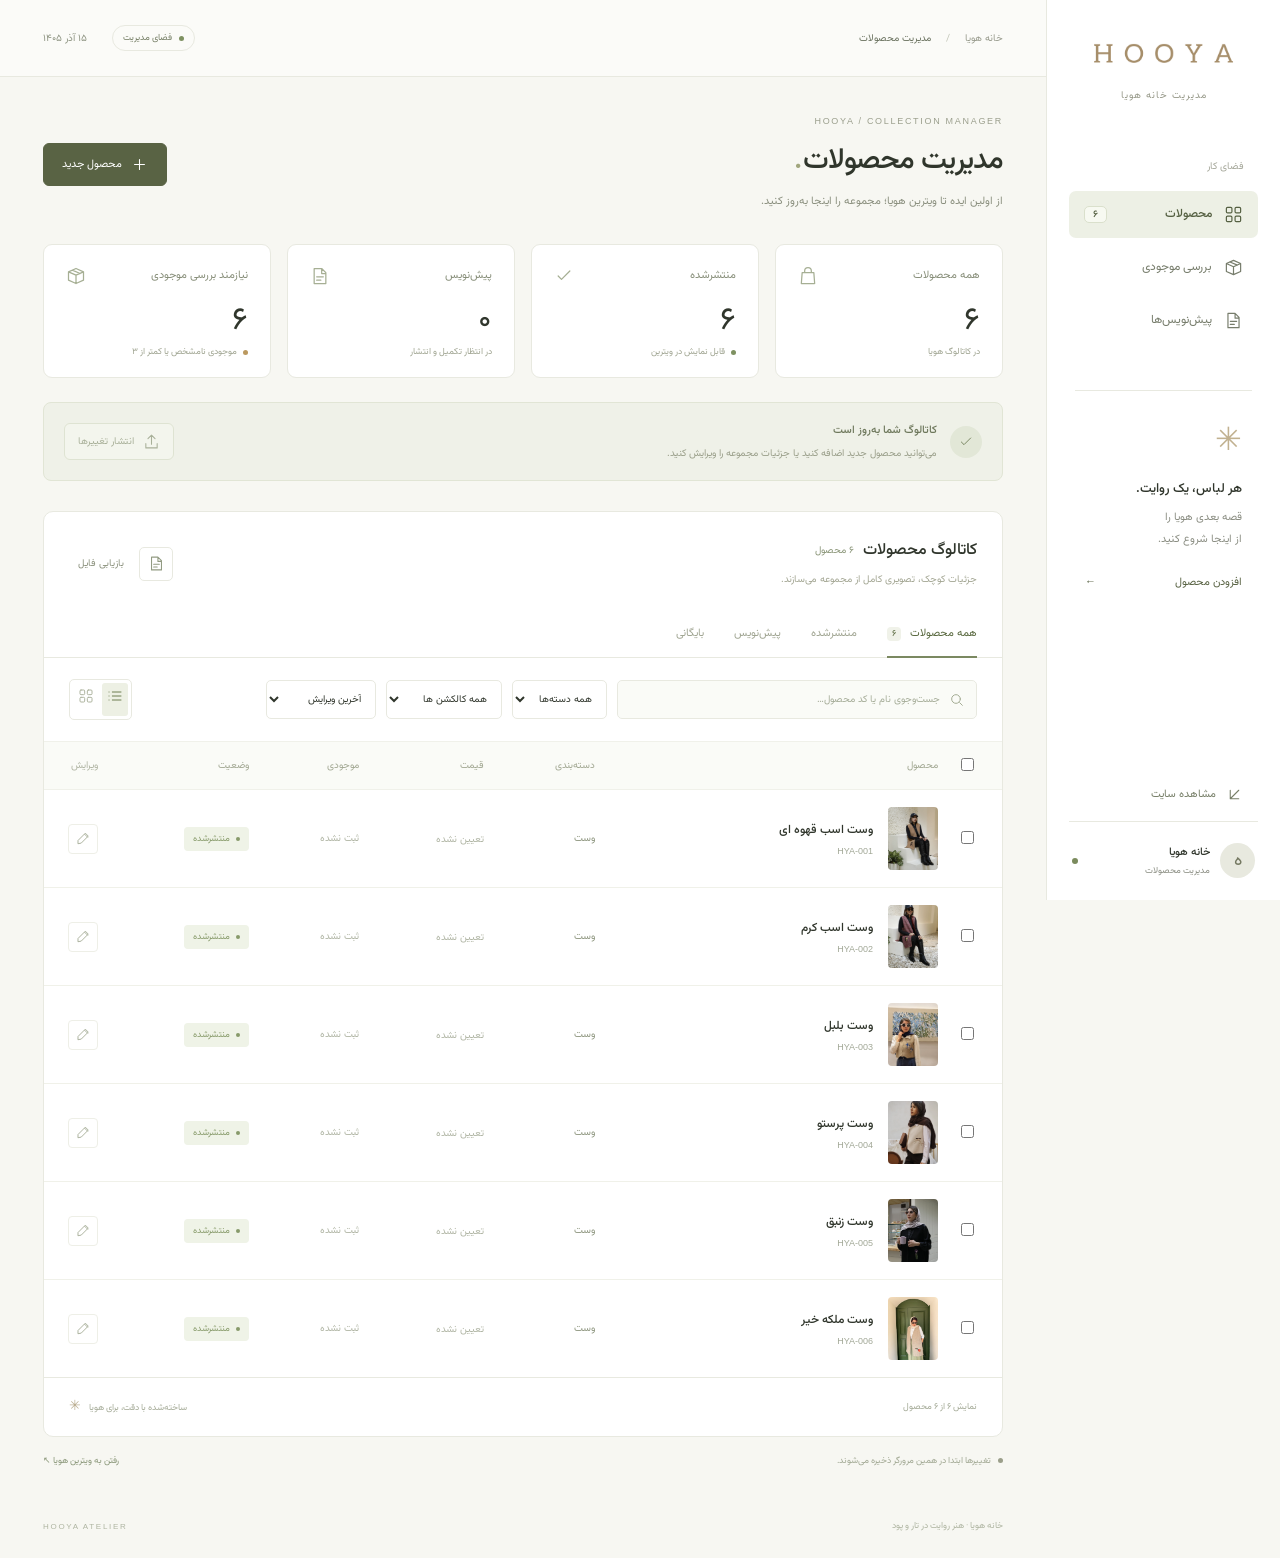
==== docs/admin/index.html @ c7aac0a9 "Add per-size stock and preparation settings to product editor" ====
<!doctype html>
<html lang="fa" dir="rtl">
<head><meta charset="utf-8"><meta name="viewport" content="width=device-width,initial-scale=1"><meta name="robots" content="noindex,nofollow"><meta name="theme-color" content="#f7f7f2"><title>داشبورد | خانه هویا</title><link rel="stylesheet" href="admin.css?v=checkout-20261118"></head>
<body>
<svg class="svg-defs" aria-hidden="true"><defs>
<symbol id="i-grid" viewBox="0 0 24 24"><rect x="3" y="3" width="7" height="7" rx="1.5"/><rect x="14" y="3" width="7" height="7" rx="1.5"/><rect x="3" y="14" width="7" height="7" rx="1.5"/><rect x="14" y="14" width="7" height="7" rx="1.5"/></symbol>
<symbol id="i-bag" viewBox="0 0 24 24"><path d="M5 8h14l1 13H4L5 8Z M8 8V6a4 4 0 0 1 8 0v2"/></symbol>
<symbol id="i-arrow" viewBox="0 0 24 24"><path d="M18 6 6 18M6 6v12h12"/></symbol>
<symbol id="i-search" viewBox="0 0 24 24"><circle cx="10.5" cy="10.5" r="6.5"/><path d="m16 16 4 4"/></symbol>
<symbol id="i-plus" viewBox="0 0 24 24"><path d="M12 5v14M5 12h14"/></symbol>
<symbol id="i-check" viewBox="0 0 24 24"><path d="m5 12 4 4L19 6"/></symbol>
<symbol id="i-file" viewBox="0 0 24 24"><path d="M14 3H5v18h14V8Zm0 0v6h5M8 13h8M8 17h5"/></symbol>
<symbol id="i-box" viewBox="0 0 24 24"><path d="m3 7 9-4 9 4v10l-9 4-9-4Zm0 0 9 4 9-4M12 11v10M7.5 5 17 9"/></symbol>
<symbol id="i-upload" viewBox="0 0 24 24"><path d="M12 16V3m-5 5 5-5 5 5M4 15v6h16v-6"/></symbol>
<symbol id="i-list" viewBox="0 0 24 24"><path d="M8 6h13M8 12h13M8 18h13M3 6h.1M3 12h.1M3 18h.1"/></symbol>
<symbol id="i-edit" viewBox="0 0 24 24"><path d="m15 4 5 5M4 20l5-1L21 7l-5-5L4 14Z"/></symbol>
</defs></svg>
<a href="#main" class="skip">رفتن به محصولات</a>
<aside class="sidebar">
 <a class="brand" href="../" aria-label="خانه هویا"><svg viewBox="220 900 1610 270"><image href="../assets/hooya-logo.jpg" width="2048" height="2048"/></svg></a>
 <span class="atelier-label">مدیریت خانه هویا</span>
 <div class="nav-label">فضای کار</div>
 <nav><a class="nav-item active" id="nav-products" href="#main" aria-current="page"><svg><use href="#i-grid"/></svg>محصولات<span id="nav-count">۳</span></a><button class="nav-item" id="nav-inventory"><svg><use href="#i-box"/></svg>بررسی موجودی</button><button class="nav-item" id="nav-drafts"><svg><use href="#i-file"/></svg>پیش‌نویس‌ها</button></nav>
 <div class="sidebar-note"><span class="tiny-star">✳</span><h3>هر لباس، یک روایت.</h3><p>قصه بعدی هویا را<br>از اینجا شروع کنید.</p><button class="text-button" id="side-add">افزودن محصول <span>←</span></button></div>
 <div class="sidebar-bottom"><a href="../" target="_blank" rel="noopener"><svg><use href="#i-arrow"/></svg>مشاهده سایت</a><div class="profile"><span class="avatar">ه</span><div><strong>خانه هویا</strong><small>مدیریت محصولات</small></div><span class="profile-dot"></span></div></div>
</aside>
<div class="workspace">
 <header class="topbar"><div class="breadcrumb">خانه هویا <span>/</span> <strong>مدیریت محصولات</strong></div><div class="topbar-end"><span class="workspace-badge"><i></i> فضای مدیریت</span><span class="top-date" id="today"></span></div></header>
 <main id="main">
  <section class="page-heading"><div><span class="eyebrow">HOOYA / COLLECTION MANAGER</span><h1>مدیریت محصولات<span>.</span></h1><p>از اولین ایده تا ویترین هویا؛ مجموعه را اینجا به‌روز کنید.</p></div><button class="button primary" id="add-product"><svg><use href="#i-plus"/></svg>محصول جدید</button></section>
  <section class="stats" aria-label="خلاصه محصولات"><article><div><span>همه محصولات</span><svg><use href="#i-bag"/></svg></div><strong id="stat-total">—</strong><small>در کاتالوگ هویا</small></article><article><div><span>منتشرشده</span><svg><use href="#i-check"/></svg></div><strong id="stat-published">—</strong><small><i class="dot green"></i> قابل نمایش در ویترین</small></article><article><div><span>پیش‌نویس</span><svg><use href="#i-file"/></svg></div><strong id="stat-drafts">—</strong><small>در انتظار تکمیل و انتشار</small></article><article><div><span>نیازمند بررسی موجودی</span><svg><use href="#i-box"/></svg></div><strong id="stat-stock">—</strong><small><i class="dot amber"></i> موجودی نامشخص یا کمتر از ۳</small></article></section>
  <section class="publish-strip"><span class="sync-symbol"><svg><use href="#i-check"/></svg></span><div><strong id="sync-title">در حال دریافت کاتالوگ…</strong><p id="sync-copy">اطلاعات محصولات سایت در حال بارگذاری است.</p></div><button class="button publish-button" id="open-publish" disabled><svg><use href="#i-upload"/></svg>انتشار تغییرها <span id="dirty-count" hidden></span></button></section>
  <section class="catalog-panel" aria-labelledby="catalog-title"><div class="panel-title"><div><h2 id="catalog-title">کاتالوگ محصولات <span id="catalog-count"></span></h2><p>جزئیات کوچک، تصویری کامل از مجموعه می‌سازند.</p></div><div class="panel-tools"><button class="icon-button" id="export" title="دریافت نسخه پشتیبان" aria-label="دریافت نسخه پشتیبان"><svg><use href="#i-file"/></svg></button><button class="subtle-button" id="import">بازیابی فایل</button><input type="file" id="import-file" accept="application/json,.json" hidden></div></div>
   <div class="tabs" role="tablist" aria-label="وضعیت محصولات"><button role="tab" aria-selected="true" data-status="all">همه محصولات <span id="tab-total"></span></button><button role="tab" aria-selected="false" data-status="published">منتشرشده</button><button role="tab" aria-selected="false" data-status="draft">پیش‌نویس</button><button role="tab" aria-selected="false" data-status="archived">بایگانی</button></div>
   <div class="toolbar"><div class="search"><svg><use href="#i-search"/></svg><input id="search" type="search" placeholder="جست‌وجوی نام یا کد محصول…" aria-label="جست‌وجوی محصول"></div><select id="kind-filter" aria-label="دسته‌بندی"><option value="all">همه دسته‌ها</option><option value="vest">وست</option><option value="jacket">کت</option><option value="blouse">شومیز</option></select><select id="collection-filter" aria-label="فیلتر کالکشن"><option value="all">همه کالکشن ها</option><option value="persian-garden">باغ ایرانی</option><option value="legendary-women">زنان افسانه ای</option><option value="mythical-creatures">موجودات اساطیری</option></select><select id="sort" aria-label="ترتیب نمایش"><option value="newest">آخرین ویرایش</option><option value="name">نام محصول</option><option value="price">قیمت: کم به زیاد</option></select><div class="view-toggle" role="group" aria-label="نوع نمایش"><button class="selected" id="table-view" aria-label="نمایش جدولی" aria-pressed="true"><svg><use href="#i-list"/></svg></button><button id="grid-view" aria-label="نمایش کارتی" aria-pressed="false"><svg><use href="#i-grid"/></svg></button></div></div>
   <div class="bulk-bar" id="bulk-bar" hidden><span id="selected-count"></span><button data-bulk="published">انتشار</button><button data-bulk="draft">پیش‌نویس</button><button data-bulk="archived">بایگانی</button><button id="clear-selection">لغو انتخاب</button></div>
   <div id="products-region" aria-live="polite"></div>
   <div class="table-footer"><span id="results-count"></span><span>ساخته‌شده با دقت، برای هویا <span class="small-star">✳</span></span></div>
  </section>
  <div class="bottom-note"><span><i class="dot"></i> تغییرها ابتدا در همین مرورگر ذخیره می‌شوند.</span><a href="../" target="_blank" rel="noopener">رفتن به ویترین هویا ↖</a></div>
 </main><footer class="workspace-footer"><span>خانه هویا · هنر روایت در تار و پود</span><span dir="ltr">HOOYA ATELIER</span></footer>
</div>
<dialog id="editor" class="editor" aria-labelledby="editor-title"><form id="product-form"><header class="dialog-heading"><div><span class="eyebrow">THE NEXT HOOYA STORY</span><h2 id="editor-title">محصول جدید</h2></div><button type="button" class="close" data-close="editor" aria-label="بستن ویرایشگر">×</button></header><div class="editor-body"><div class="form-fields"><div class="field"><label for="name">نام محصول <b>*</b></label><input id="name" name="name" required maxlength="160" placeholder="مثلا وست سیمرغ"></div><div class="form-row"><div class="field"><label for="sku">کد محصول</label><input id="sku" name="sku" dir="ltr" maxlength="160" placeholder="HYA-004"></div><div class="field"><label for="kind">دسته‌بندی</label><select id="kind" name="kind"><option value="vest">وست</option><option value="jacket">کت</option><option value="blouse">شومیز</option></select></div></div><div class="field"><label for="type">جنس و هنر دوخت</label><input id="type" name="type" maxlength="160" placeholder="لینن طبیعی · ابریشم‌دوزی"></div><div class="form-row"><div class="field"><label for="price">قیمت (تومان)</label><input id="price" name="price" type="number" min="0" max="1000000000000" step="1" placeholder="تعیین نشده"></div><div class="field"><label for="stock">موجودی کل آماده (محاسبه خودکار)</label><input id="stock" name="stock" readonly type="number" min="0" max="1000000" step="1" placeholder="تعیین نشده"></div></div><div class="form-row"><div class="field"><label for="collection">کالکشن</label><select id="collection" name="collection"><option value="">انتخاب کالکشن</option><option value="persian-garden">باغ ایرانی</option><option value="legendary-women">زنان افسانه ای</option><option value="mythical-creatures">موجودات اساطیری</option></select></div><div class="field"><label for="tag">برچسب تصویر</label><input id="tag" name="tag" maxlength="160" placeholder="روایت شاهنامه"></div></div><fieldset class="size-field"><legend>اندازه‌های قابل ارائه <b>*</b></legend><div dir="ltr"> <label><input type="checkbox" name="size" value="XS"><span>XS</span></label><label><input type="checkbox" name="size" value="S"><span>S</span></label><label><input type="checkbox" name="size" value="M"><span>M</span></label><label><input type="checkbox" name="size" value="L"><span>L</span></label><label><input type="checkbox" name="size" value="XL"><span>XL</span></label><label><input type="checkbox" name="size" value="XXL"><span>XXL</span></label><label><input type="checkbox" name="size" value="Free"><span>Free</span></label></div></fieldset><section class="fulfillment-fields" aria-label="موجودی و آماده سازی"><h3>موجودی آماده به تفکیک سایز</h3><p class="help">صفر یعنی ناموجود؛ خالی یعنی هنوز مشخص نشده. موجودی کل از این عددها محاسبه می شود.</p><div id="size-stock" class="size-stock"></div><div class="field"><label for="dispatchDays">آماده سازی لباس موجود (روز کاری)</label><input id="dispatchDays" name="dispatchDays" type="number" min="1" max="365" placeholder="مثلا ۲"></div><label class="custom-order-toggle"><input id="madeToOrder" name="madeToOrder" type="checkbox"> پذیرش دوخت پس از سفارش برای سایزهای انتخاب شده</label><div class="field"><label for="productionDays">آماده سازی دوخت سفارشی (روز کاری)</label><input id="productionDays" name="productionDays" type="number" min="1" max="365" placeholder="زمان واقعی آماده سازی"></div><p class="help">این زمان ها تا تحویل بسته به شرکت حمل است. زمان رسیدن بسته جداگانه است.</p></section><div class="field"><label for="description">داستان و توضیحات محصول</label><textarea id="description" name="description" maxlength="3000" rows="4" placeholder="از نقش، دوخت و قصه این لباس بنویسید…"></textarea></div><div class="field"><label for="colors">رنگ‌ها (کدها را با ویرگول جدا کنید)</label><input id="colors" name="colors" dir="ltr" placeholder="#ddd0b8, #68503a"></div><div class="field"><label for="status">وضعیت محصول</label><select id="status" name="status"><option value="draft">پیش‌نویس — در ویترین نمایش داده نمی‌شود</option><option value="published">منتشرشده — پس از انتشار در ویترین قرار می‌گیرد</option><option value="archived">بایگانی — از ویترین کنار گذاشته می‌شود</option></select></div></div><aside class="editor-aside"><div class="image-heading"><h3>تصویر محصول</h3><span>JPG / PNG / WEBP</span></div><div id="editor-photo" class="editor-photo"></div><label class="upload-control" for="image-file"><svg><use href="#i-upload"/></svg>انتخاب عکس از دستگاه</label><input id="image-file" type="file" accept="image/jpeg,image/png,image/webp" hidden><small class="help">عکس بهینه می‌شود؛ حداکثر فایل ورودی ۱۰ مگابایت.</small><div class="field"><label for="image-url">یا لینک مستقیم تصویر (HTTPS)</label><input id="image-url" type="url" dir="ltr" placeholder="https://…"></div><button class="text-button" type="button" id="remove-image">استفاده از تصویر نمونه</button><label class="field sample-label" for="sample-photo">تصویر نمونه<select id="sample-photo"><option value="0">وست سیمرغ</option><option value="1">کت رخش</option><option value="2">شومیز ریشه</option></select></label><div class="preview-copy"><span class="eyebrow">پیش‌نمایش کارت محصول</span><h3 id="preview-name">نام محصول شما</h3><p id="preview-type">جنس و هنر دوخت</p><strong id="preview-price">قیمت تعیین نشده</strong></div></aside></div><p id="form-error" class="error" role="alert"></p><footer class="dialog-footer"><span>ذخیره محلی؛ سپس «انتشار تغییرها» را بزنید.</span><button type="button" class="button secondary" data-close="editor">انصراف</button><button class="button primary" id="save-product" type="submit">ذخیره محصول <svg><use href="#i-check"/></svg></button></footer></form></dialog>
<dialog id="publish-dialog" class="publish-dialog" aria-labelledby="publish-title"><header class="dialog-heading"><div><span class="eyebrow">FROM ATELIER TO WINDOW</span><h2 id="publish-title">انتشار در ویترین هویا</h2></div><button class="close" data-close="publish-dialog" aria-label="بستن">×</button></header><div class="publish-body"><p>تغییرهای زیر به سایت ارسال می‌شوند. محصولات پیش‌نویس و بایگانی در ویترین نمایش داده نمی‌شوند.</p><div id="publish-summary"></div><form id="publish-form"><div class="field"><label for="github-token">کلید دسترسی GitHub</label><input id="github-token" type="password" required autocomplete="off" spellcheck="false" dir="ltr" placeholder="github_pat_…"><small class="help">فقط برای مخزن hooya-mode با مجوز Contents: Read and write. کلید در فایل یا حافظه مرورگر ذخیره نمی‌شود.</small></div><a class="help-link" href="https://github.com/settings/personal-access-tokens/new" target="_blank" rel="noopener noreferrer">ساخت کلید دسترسی محدود در GitHub ↖</a><p id="publish-error" class="error" role="alert"></p><button class="button primary full-width" id="publish-submit" type="submit"><svg><use href="#i-upload"/></svg>ارسال تغییرها به سایت</button></form><p class="help">نمایش نسخه جدید پس از ارسال ممکن است چند دقیقه طول بکشد. داده‌های کاتالوگ، شامل پیش‌نویس‌ها، در مخزن عمومی نگهداری می‌شوند.</p></div></dialog>
<dialog id="confirm-dialog" class="confirm-dialog" aria-labelledby="confirm-title"><h2 id="confirm-title"></h2><p id="confirm-copy"></p><div><button class="button secondary" id="confirm-no">انصراف</button><button class="button primary" id="confirm-yes">ادامه</button></div></dialog>
<div id="toast" class="toast" role="status"></div>
<script src="../catalog.js?v=checkout-20261118"></script><script src="admin.js?v=checkout-20261118"></script>
</body></html>
---- docs/admin/admin.css ----
@font-face{font-family:Vazirmatn;src:url('../assets/Vazirmatn.woff2') format('woff2');font-weight:100 900;font-display:swap}
:root{--paper:#f7f7f2;--white:#fff;--ink:#30362c;--muted:#8b8e83;--line:#e8e9e0;--olive:#596344;--light:#edf0e5;--gold:#b3a17b;--amber:#ad8750;--red:#a34f42}*{box-sizing:border-box}body{margin:0;background:var(--paper);color:var(--ink);font:13px Vazirmatn,Tahoma,sans-serif;-webkit-font-smoothing:antialiased}button,input,select,textarea{font:inherit;color:inherit}button,a{touch-action:manipulation}button{cursor:pointer;border:0;background:none}button:disabled{cursor:wait;opacity:.5}a{color:inherit;text-decoration:none}svg{width:21px;height:21px;fill:none;stroke:currentColor;stroke-width:1.5;stroke-linecap:round;stroke-linejoin:round;flex-shrink:0}h1,h2,h3,p{margin:0}p{line-height:1.9}h1,h2,h3{font-weight:500}[hidden]{display:none!important}button:focus-visible,a:focus-visible,input:focus-visible,select:focus-visible,textarea:focus-visible{outline:2px solid var(--olive);outline-offset:4px}button,a,input,select,textarea{ -webkit-tap-highlight-color:transparent}::selection{background:#e6e9d9}.svg-defs{position:absolute;width:0;height:0;overflow:hidden}.skip{position:fixed;top:-100px;right:15px;z-index:100;padding:15px;background:#fff}.skip:focus{top:15px}.sidebar{width:234px;position:fixed;right:0;top:0;bottom:0;background:#fff;border-left:1px solid var(--line);padding:42px 22px 22px;display:flex;flex-direction:column;z-index:10}.brand{display:block;width:143px;margin:0 auto}.brand svg{width:100%;height:auto;stroke:none}.atelier-label{color:#969888;text-align:center;font-size:10px;margin-top:15px;letter-spacing:1px}.nav-label{font-size:10px;color:#a5a79a;margin:56px 14px 17px}.nav-item{display:flex;align-items:center;gap:12px;padding:14px 15px;width:100%;border-radius:7px;text-align:right;font-size:12px;margin-bottom:6px;color:#777d6c}.nav-item:hover{background:#f6f7f1}.nav-item.active{background:var(--light);color:#556042;font-weight:500}.nav-item svg{width:19px;height:19px}.nav-item span{margin-right:auto;border:1px solid #dae0cc;border-radius:5px;min-width:23px;text-align:center;font-size:10px;background:#f7f9f1}.sidebar-note{margin:40px 6px 10px;border-top:1px solid var(--line);padding:26px 10px}.tiny-star{font-size:32px;color:#c1b190;font-weight:200}.sidebar-note h3{font-size:13px;margin-top:12px}.sidebar-note p{font-size:11px;color:var(--muted);margin-top:8px;line-height:2}.text-button{padding:0;color:var(--olive);font-size:11px}.sidebar-note .text-button{display:flex;align-items:center;justify-content:space-between;width:100%;margin-top:23px}.sidebar-bottom{margin-top:auto}.sidebar-bottom>a{display:flex;gap:10px;align-items:center;padding:18px 15px;font-size:11px;color:#777f68}.sidebar-bottom>a svg{width:17px;height:17px}.profile{border-top:1px solid var(--line);padding:21px 3px 0;display:flex;align-items:center;gap:10px}.avatar{width:35px;height:35px;background:#e8e9df;color:#757962;border-radius:50%;display:grid;place-items:center;font-size:18px}.profile strong{display:block;font-size:11px;font-weight:500}.profile small{display:block;font-size:9px;color:var(--muted);margin-top:3px}.profile-dot{width:6px;height:6px;background:#7b8b5d;border-radius:50%;margin-right:auto}.workspace{margin-right:234px;min-height:100vh;display:flex;flex-direction:column}.topbar{height:77px;border-bottom:1px solid var(--line);display:flex;align-items:center;justify-content:space-between;padding:0 43px;background:#ffffff70}.breadcrumb{display:flex;align-items:center;gap:15px;font-size:10px;color:#989b8d}.breadcrumb strong{font-weight:400;color:#69715e}.breadcrumb>span{color:#c0c4b6}.topbar-end{display:flex;align-items:center;gap:25px}.top-date{color:#8e9482;font-size:10px}.workspace-badge{display:flex;align-items:center;gap:7px;border:1px solid var(--line);padding:5px 10px;border-radius:20px;font-size:9px;color:#757e65}.workspace-badge i,.dot{display:inline-block;width:5px;height:5px;border-radius:50%;background:#9b9f8a}.workspace-badge i,.dot.green{background:#7e9161}.dot.amber{background:#bb995f}main{padding:39px 43px 24px;width:100%;max-width:1600px;margin:0 auto}.page-heading{display:flex;align-items:center;justify-content:space-between;margin-bottom:31px;gap:20px}.eyebrow{font:9px Arial,sans-serif;letter-spacing:1.7px;color:#9b9f8d;display:block;margin-bottom:12px}h1{font-size:29px;font-weight:500;letter-spacing:-1px}h1>span{color:#a1a67d;margin-right:2px}.page-heading p{font-size:11px;color:#8a8f7e;margin-top:8px}.button{display:inline-flex;align-items:center;justify-content:center;gap:9px;padding:12px 18px;border-radius:6px;font-size:11px;min-height:41px;white-space:nowrap;transition:background .18s}.button svg{width:17px;height:17px}.primary{background:var(--olive);color:white;border:1px solid var(--olive)}.primary:hover{background:#454f33}.secondary{background:white;border:1px solid var(--line)}.secondary:hover{background:#f5f6ee}.stats{display:grid;grid-template-columns:repeat(4,minmax(0,1fr));gap:16px;margin-bottom:24px}.stats article{padding:21px 22px 18px;background:#fff;border:1px solid var(--line);border-radius:9px}.stats article>div{display:flex;justify-content:space-between;align-items:center;gap:5px;color:#878e79;font-size:11px}.stats article>div svg{color:#a6af94;width:20px;height:20px}.stats strong{display:block;font-size:32px;font-weight:400;margin:15px 0 3px;line-height:1.3}.stats small{font-size:9px;color:#a0a592;display:flex;gap:6px;align-items:center}.publish-strip{display:flex;align-items:center;gap:13px;background:#eff1e8;border:1px solid #e1e5d5;border-radius:8px;padding:17px 20px;margin-bottom:30px}.sync-symbol{width:32px;height:32px;border-radius:50%;background:#e2e7d7;color:#7b8864;display:grid;place-items:center}.sync-symbol svg{width:16px;height:16px}.publish-strip strong{font-size:11px;font-weight:500;color:#6e785c}.publish-strip p{font-size:10px;color:#9a9f8a;margin-top:4px}.publish-button{border:1px solid #cfd7bd;color:#64714d;padding:9px 13px;min-height:36px;margin-right:auto;background:#f8faf2;font-size:10px}.publish-button:hover{background:#e5ebd8}.publish-button>span{background:#68754d;color:white;border-radius:3px;padding:0 5px}.catalog-panel{background:white;border:1px solid var(--line);border-radius:10px;overflow:hidden}.panel-title{display:flex;align-items:center;justify-content:space-between;padding:26px 25px 21px;gap:15px}.panel-title h2{font-size:16px;display:flex;align-items:center;gap:9px}.panel-title h2>span{font-size:10px;color:#8b9679;font-weight:400}.panel-title p{font-size:10px;color:#a3a693;margin-top:7px}.panel-tools{display:flex;gap:6px;align-items:center}.icon-button{width:34px;height:34px;border:1px solid var(--line);border-radius:5px;display:grid;place-items:center;color:#929b82}.icon-button svg{width:17px;height:17px}.subtle-button{font-size:10px;color:#8c927e;padding:9px}.tabs{display:flex;gap:30px;padding:0 25px;border-bottom:1px solid var(--line)}.tabs button{font-size:11px;color:#a0a592;padding:15px 0;position:relative}.tabs button[aria-selected=true]{color:#58683e}.tabs button[aria-selected=true]:after{position:absolute;content:'';bottom:-1px;right:0;left:0;height:2px;background:#7b8961}.tabs button>span{font-size:9px;padding:0 5px;background:#f0f2e9;border-radius:4px;margin-right:6px}.toolbar{padding:21px 25px;display:flex;gap:10px;align-items:center}.search{position:relative;flex:1;max-width:360px}.search svg{position:absolute;right:12px;top:12px;width:16px;height:16px;color:#a5ad95}.search input{width:100%;height:39px;border:1px solid var(--line);background:#fafbf7;border-radius:5px;padding:9px 36px 9px 10px;font-size:10px}.search input::placeholder{color:#a6ad99}select{border:1px solid var(--line);border-radius:5px;background:white;padding:9px 10px;font-size:10px;min-height:39px;cursor:pointer}.toolbar>select{max-width:175px}.view-toggle{margin-right:auto;display:flex;border:1px solid var(--line);border-radius:5px;padding:3px;gap:3px}.view-toggle button{border-radius:3px;padding:5px;color:#aeb49f}.view-toggle button.selected{color:#6f7e53;background:#edf0e4}.view-toggle svg{width:16px;height:16px}.product-table-wrap{overflow-x:auto}.product-table{width:100%;border-collapse:collapse;text-align:right;white-space:nowrap}.product-table th{font-size:10px;color:#a2a893;font-weight:400;background:#fafbf7;padding:13px 15px;border-block:1px solid #f0f1ea}.product-table td{padding:17px 15px;border-bottom:1px solid #f0f1e9;font-size:11px}.product-table tr:last-child td{border-bottom:0}.product-table th:first-child,.product-table td:first-child{width:48px;padding-right:25px;padding-left:4px}.product-table th:last-child,.product-table td:last-child{padding-left:24px;width:45px}.product-table input[type=checkbox]{accent-color:var(--olive);width:13px;height:13px;cursor:pointer}.product-cell{display:flex;align-items:center;gap:15px;padding:0;text-align:right;min-width:185px}.thumb{width:50px;height:63px;overflow:hidden;border-radius:4px;flex-shrink:0;background:#eeeadf}.product-photo{display:block;width:100%;height:100%;background-image:url('../assets/products.jpg');background-size:300% 100%;background-repeat:no-repeat}.photo-0{background-position:0% center}.photo-1{background-position:50% center}.photo-2{background-position:100% center}.custom-photo{object-fit:cover;background:none}.product-cell strong{display:block;font-size:12px;font-weight:500}.product-cell small{display:block;font:9px Arial,sans-serif;color:#a2a897;margin-top:7px;direction:ltr;text-align:right}.category-cell{color:#8d957e;font-size:10px!important}.price-cell{font-size:12px!important}.price-cell small{font-size:8px;color:#a3aa95;margin-right:3px}.unset{font-size:10px;color:#b1b6a5}.stock-value{color:#85946c;font-size:11px}.stock-value.low{color:#bb9860}.stock-value .dot{margin-left:6px}.badge{display:inline-flex;align-items:center;gap:6px;padding:5px 9px;background:#eff3e7;color:#879a6a;border-radius:4px;font-size:9px}.badge .dot{background:currentColor;width:4px;height:4px}.badge.draft{color:#b19a72;background:#f9f3e8}.badge.archived{background:#f1f1ed;color:#9b9e92}.edit-button{padding:7px;color:#a2aa93;border:1px solid #eeefe7;border-radius:4px;display:grid;place-items:center}.edit-button:hover{background:#f0f3e8;color:#66764c}.edit-button svg{width:14px;height:14px}.table-footer{padding:18px 25px;border-top:1px solid var(--line);display:flex;align-items:center;justify-content:space-between;font-size:9px;color:#a5ab98}.small-star{font-size:14px;color:#b9ac8e;margin-right:6px}.bottom-note{display:flex;justify-content:space-between;align-items:center;margin-top:17px;gap:12px;font-size:9px;color:#a1a893}.bottom-note .dot{margin-left:5px}.bottom-note>a{color:#899678}.workspace-footer{display:flex;align-items:center;justify-content:space-between;margin-top:auto;padding:27px 43px 25px;font-size:9px;color:#afb5a2}.workspace-footer>span:last-child{font:8px Arial;letter-spacing:1.7px}.bulk-bar{display:flex;align-items:center;gap:17px;background:#f3f5ed;padding:12px 25px;color:#77885a;font-size:10px}.bulk-bar button{font-size:10px;text-decoration:underline}.bulk-bar button:last-child{margin-right:auto}.empty-state{text-align:center;padding:60px 20px 65px;color:#939d81}.empty-state svg{width:35px;height:35px;margin-bottom:15px}.empty-state h3{font-size:15px;color:#687655}.empty-state p{font-size:11px;margin:10px 0 20px}.cards{display:grid;grid-template-columns:repeat(3,minmax(0,1fr));gap:20px;padding:0 25px 25px}.catalog-card{border:1px solid var(--line);border-radius:6px;overflow:hidden}.card-image{position:relative;height:240px}.card-image .badge{position:absolute;top:12px;right:12px;background:#ffffffeb}.card-copy{padding:16px}.card-copy h3{font-size:14px}.card-copy p{font-size:10px;color:var(--muted);margin-top:7px}.card-copy>div{display:flex;justify-content:space-between;align-items:center;margin-top:15px}.card-copy button{padding:5px 0;color:var(--olive);font-size:11px}.error-state{padding:40px;text-align:center}.error-state p{margin:12px 0;color:var(--red)}
dialog{border:1px solid var(--line);background:#fff;color:var(--ink);border-radius:12px;padding:0;max-height:94dvh;max-width:95vw}dialog::backdrop{background:#252b2060;backdrop-filter:blur(4px)}.editor{width:990px}.dialog-heading{padding:25px 28px;border-bottom:1px solid var(--line);display:flex;align-items:center;justify-content:space-between}.dialog-heading h2{font-size:22px}.dialog-heading .eyebrow{font-size:8px;margin-bottom:8px}.close{font-size:27px;color:#9aa28b;padding:0;width:35px;height:35px;font-weight:300}.editor-body{display:grid;grid-template-columns:1.3fr 1fr}.form-fields{padding:26px 28px}.field{display:flex;flex-direction:column;gap:8px;margin-bottom:18px}.field>label,.sample-label,.size-field legend{font-size:11px;color:#7b856b}.field b,.size-field b{color:#b6986f;font-weight:400}.field input,.field textarea{width:100%;min-width:0;border:1px solid #e0e4d6;border-radius:5px;padding:10px 12px;background:#fcfdf9;font-size:12px}.field textarea{resize:vertical;line-height:1.9}.field select{background:#fcfdf9;font-size:11px}.field input::placeholder,.field textarea::placeholder{color:#b4bba8;font-size:11px}.form-row{display:grid;grid-template-columns:1fr 1fr;gap:15px}.size-field{margin:0 0 20px;padding:0;border:0}.size-field legend{margin-bottom:10px}.size-field>div{display:flex;gap:7px;flex-wrap:wrap;justify-content:flex-end}.size-field label{position:relative;cursor:pointer}.size-field input{position:absolute;opacity:0;width:100%;height:100%;margin:0}.size-field span{display:grid;place-items:center;border:1px solid var(--line);min-width:39px;height:34px;font:11px Arial;border-radius:4px;color:#a0a791}.size-field input:checked+span{background:#edf1e2;border-color:#b4c19d;color:#667e47}.size-field input:focus-visible+span{outline:2px solid var(--olive)}.editor-aside{background:#f8f9f3;border-right:1px solid var(--line);padding:27px}.image-heading{display:flex;justify-content:space-between;align-items:center;margin-bottom:17px}.image-heading h3{font-size:12px;color:#7d876c}.image-heading>span{font:8px Arial;color:#b2b8a5}.editor-photo{aspect-ratio:4/5;border-radius:5px;overflow:hidden;background:#eae6dc;margin-bottom:14px}.upload-control{display:flex;align-items:center;justify-content:center;gap:8px;border:1px dashed #c8d0b6;padding:11px;border-radius:5px;font-size:11px;cursor:pointer;color:#7c8a67}.upload-control svg{width:17px;height:17px}.help{display:block;font-size:9px;color:#a1a990;line-height:1.9;margin-top:8px}.editor-aside .field{margin-top:22px}.editor-aside .field>input{font-size:10px}.sample-label{margin-top:17px}.sample-label select{margin-top:2px;width:100%}.preview-copy{border-top:1px solid #e1e5d7;margin-top:22px;padding-top:22px;text-align:center}.preview-copy .eyebrow{font:9px Vazirmatn;letter-spacing:0}.preview-copy h3{font-size:18px;overflow-wrap:anywhere}.preview-copy p{font-size:10px;color:#939c84;margin-top:10px;overflow-wrap:anywhere}.preview-copy strong{font-size:12px;font-weight:500;color:#6d7a56;display:block;margin-top:15px}.dialog-footer{display:flex;gap:10px;align-items:center;justify-content:flex-end;border-top:1px solid var(--line);padding:18px 28px}.dialog-footer>span{margin-left:auto;font-size:10px;color:#a4ac96}.error{color:var(--red);font-size:11px;line-height:1.9;margin:0 28px 15px}.error:empty{display:none}.publish-dialog{width:580px}.publish-body{padding:25px 28px}.publish-body>p{font-size:11px;color:#8e987e}.publish-body .help{font-size:10px}.publish-body .error{margin:15px 0}.change-list{margin:20px 0;max-height:190px;overflow-y:auto;border-block:1px solid var(--line)}.change-list>div{display:flex;align-items:center;justify-content:space-between;gap:20px;padding:12px 0;border-bottom:1px solid var(--line);font-size:11px}.change-list>div:last-child{border-bottom:0}.change-list span{font-size:10px;color:#91a172}.help-link{font-size:10px;color:#778a5d;text-decoration:underline;display:block;margin-bottom:22px}.full-width{width:100%}.confirm-dialog{width:440px;padding:30px}.confirm-dialog h2{font-size:18px}.confirm-dialog p{color:#959e86;font-size:12px;margin:15px 0 25px}.confirm-dialog>div{display:flex;justify-content:flex-end;gap:10px}.toast{position:fixed;bottom:25px;left:30px;padding:14px 24px;border-radius:7px;background:#4c593d;color:white;font-size:12px;z-index:100;opacity:0;transform:translateY(15px);transition:.2s;pointer-events:none;max-width:min(500px,90vw);line-height:1.9}.toast.show{opacity:1;transform:translateY(0)}
@media(min-width:1500px){main{padding-top:48px}.page-heading{margin-bottom:37px}.stats article{padding:25px 25px 22px}.product-table td{padding-top:23px;padding-bottom:23px}.thumb{width:58px;height:74px}}
@media(max-width:1150px){.sidebar{width:200px;padding-inline:15px}.workspace{margin-right:200px}.topbar{padding-inline:27px}main{padding:30px 27px 24px}.stats{gap:10px}.stats article{padding:18px 15px}.stats article>div{font-size:10px}.stats article>div svg{width:17px;height:17px}.stats small{font-size:8px}.toolbar{flex-wrap:wrap}.search{max-width:none;min-width:180px}.toolbar>select{max-width:160px}.cards{grid-template-columns:repeat(2,minmax(0,1fr))}.product-table th,.product-table td{padding-inline:11px}.product-cell{gap:10px;min-width:160px}.product-cell strong{font-size:11px}}
@media(max-width:850px){.sidebar{width:170px;padding:30px 12px 20px}.workspace{margin-right:170px}.brand{width:120px}.atelier-label{font-size:9px}.nav-item{font-size:11px;gap:9px;padding-inline:10px}.sidebar-note{padding-inline:3px;margin-top:25px}.sidebar-note h3{font-size:12px}.topbar{padding-inline:22px}.top-date{display:none}main{padding:27px 22px}.stats{grid-template-columns:repeat(2,minmax(0,1fr))}.stats article{padding:18px}.stats strong{font-size:28px;margin-top:10px}.stats small{font-size:9px}.stats article>div{font-size:11px}.page-heading{gap:10px}h1{font-size:25px}.page-heading p{font-size:10px;max-width:260px}.page-heading .button{font-size:10px;padding:10px 12px}.publish-strip{flex-wrap:wrap;padding:16px}.publish-strip>div{flex:1}.publish-strip p{font-size:9px}.publish-button{margin-right:45px}.panel-title{padding:22px 18px}.panel-title p{max-width:190px}.tabs{padding:0 18px;gap:22px}.tabs button{font-size:10px}.toolbar{padding:18px;gap:8px}.search{flex-basis:100%}.toolbar>select{flex:1;min-width:0}.table-footer{padding:17px 18px}.table-footer>span:last-child{display:none}.bottom-note{font-size:8px}.workspace-footer{padding:20px 22px;font-size:8px}.workspace-footer>span:last-child{font-size:7px}.editor-body{grid-template-columns:1.15fr 1fr}.form-fields,.editor-aside{padding:23px 20px}.dialog-footer>span{display:none}.cards{padding:0 18px 18px;gap:12px}.card-image{height:220px}}
@media(max-width:600px){.sidebar{position:relative;width:100%;height:auto;padding:20px;border-left:0;border-bottom:1px solid var(--line);display:flex;flex-direction:row;align-items:center;gap:20px}.brand{width:110px;margin:0}.atelier-label{margin:0;font-size:9px;letter-spacing:0}.sidebar nav,.nav-label,.sidebar-note,.sidebar-bottom{display:none}.workspace{margin-right:0}.topbar{height:53px;padding:0 20px}.breadcrumb{font-size:9px;gap:9px}.workspace-badge{font-size:8px;padding:4px 8px}.topbar-end{gap:0}main{padding:25px 16px 15px}.page-heading{align-items:flex-start;margin-bottom:23px}.eyebrow{font-size:7px;letter-spacing:1.2px;margin-bottom:10px}h1{font-size:24px}.page-heading p{font-size:9px;max-width:220px;line-height:1.9}.page-heading .button{font-size:9px;min-height:35px;padding:9px 11px;gap:5px;margin-top:17px}.page-heading .button svg{width:15px;height:15px}.stats{gap:10px;margin-bottom:17px}.stats article{padding:17px 15px 15px}.stats article>div{font-size:9px}.stats small{font-size:8px}.stats strong{font-size:28px;margin:12px 0 5px}.publish-strip{gap:10px;margin-bottom:21px;padding:15px 13px}.publish-strip strong{font-size:10px}.publish-strip p{font-size:9px;max-width:240px}.sync-symbol{width:28px;height:28px}.publish-button{margin-right:38px;font-size:9px;padding:8px 11px;min-height:32px}.panel-title{padding:21px 16px 16px;gap:7px}.panel-title h2{font-size:14px}.panel-title p{font-size:9px;max-width:190px}.panel-tools{gap:2px}.subtle-button{font-size:9px;padding:7px}.icon-button{width:30px;height:30px}.panel-title h2>span{font-size:9px}.tabs{padding:0 16px;gap:21px}.tabs button{font-size:9px;padding:14px 0}.tabs button>span{font-size:8px;padding:0 4px;margin-right:3px}.toolbar{padding:16px;gap:7px}.toolbar>select{font-size:9px;padding:8px;max-width:140px}.search input{font-size:10px}.view-toggle button{padding:5px 4px}.view-toggle svg{width:14px;height:14px}.product-table{min-width:690px}.product-table td{padding-top:15px;padding-bottom:15px}.product-table th:first-child,.product-table td:first-child{padding-right:16px}.thumb{width:43px;height:55px}.table-footer{padding:15px 16px}.bottom-note{align-items:flex-start;gap:14px}.bottom-note>span{max-width:210px;line-height:1.8}.bottom-note>a{white-space:nowrap}.workspace-footer{padding:24px 17px}.workspace-footer>span:first-child{font-size:8px}.cards{padding:0 16px 16px;grid-template-columns:repeat(2,minmax(0,1fr));gap:10px}.card-image{height:190px}.card-copy{padding:12px}.card-copy h3{font-size:12px}.card-copy p{font-size:9px}.card-copy>div{flex-wrap:wrap;gap:10px}.card-copy>div>span{font-size:10px}.badge{font-size:8px;padding:4px 7px}.bulk-bar{gap:13px;padding:12px 16px;flex-wrap:wrap;font-size:9px}.bulk-bar button{font-size:9px}.editor{width:100%;max-width:100%;height:100dvh;max-height:100dvh;border-radius:0;border:0}.dialog-heading{padding:23px 20px}.dialog-heading h2{font-size:21px}.editor-body{display:flex;flex-direction:column}.editor-aside{border-right:0;border-top:1px solid var(--line);padding:24px 20px}.editor-photo{max-width:280px;margin-inline:auto}.form-fields{padding:25px 20px 10px}.form-row{gap:12px}.dialog-footer{padding:17px 20px}.dialog-footer .button{flex:1}.publish-dialog{max-width:94vw}.publish-body{padding:22px 20px}.confirm-dialog{padding:25px}.toast{left:5%;bottom:20px;max-width:90%;font-size:11px}.error{margin-inline:20px}.size-field span{min-width:35px}.size-field>div{gap:6px}}
@media(prefers-reduced-motion:reduce){*,*:before,*:after{animation:none!important;transition:none!important;scroll-behavior:auto!important}}
.toolbar{flex-wrap:wrap}.toolbar #collection-filter{max-width:190px}@media(max-width:600px){.toolbar>.search{flex-basis:100%;max-width:none}.toolbar>#collection-filter{flex:1;min-width:140px;max-width:none}}
.fulfillment-fields{border:1px solid var(--line);padding:20px;margin:0 0 25px;background:#faf9f5}.fulfillment-fields h3{font-size:13px;margin-bottom:10px}.size-stock{display:grid;grid-template-columns:repeat(3,minmax(0,1fr));gap:10px;margin:18px 0}.size-stock-row{display:flex;gap:7px;align-items:center;font-size:12px}.size-stock-row>span{min-width:28px}.size-stock-row input{width:100%;min-width:0;border:1px solid var(--line);padding:10px;background:white;font:inherit}.custom-order-toggle{display:flex;gap:10px;align-items:center;font-size:12px;line-height:2;margin:20px 0}.custom-order-toggle input{width:17px;height:17px;flex:none}input[readonly]{background:#f2f1eb;color:var(--muted)}@media(max-width:600px){.size-stock{grid-template-columns:repeat(2,minmax(0,1fr))}.fulfillment-fields{padding:16px}}
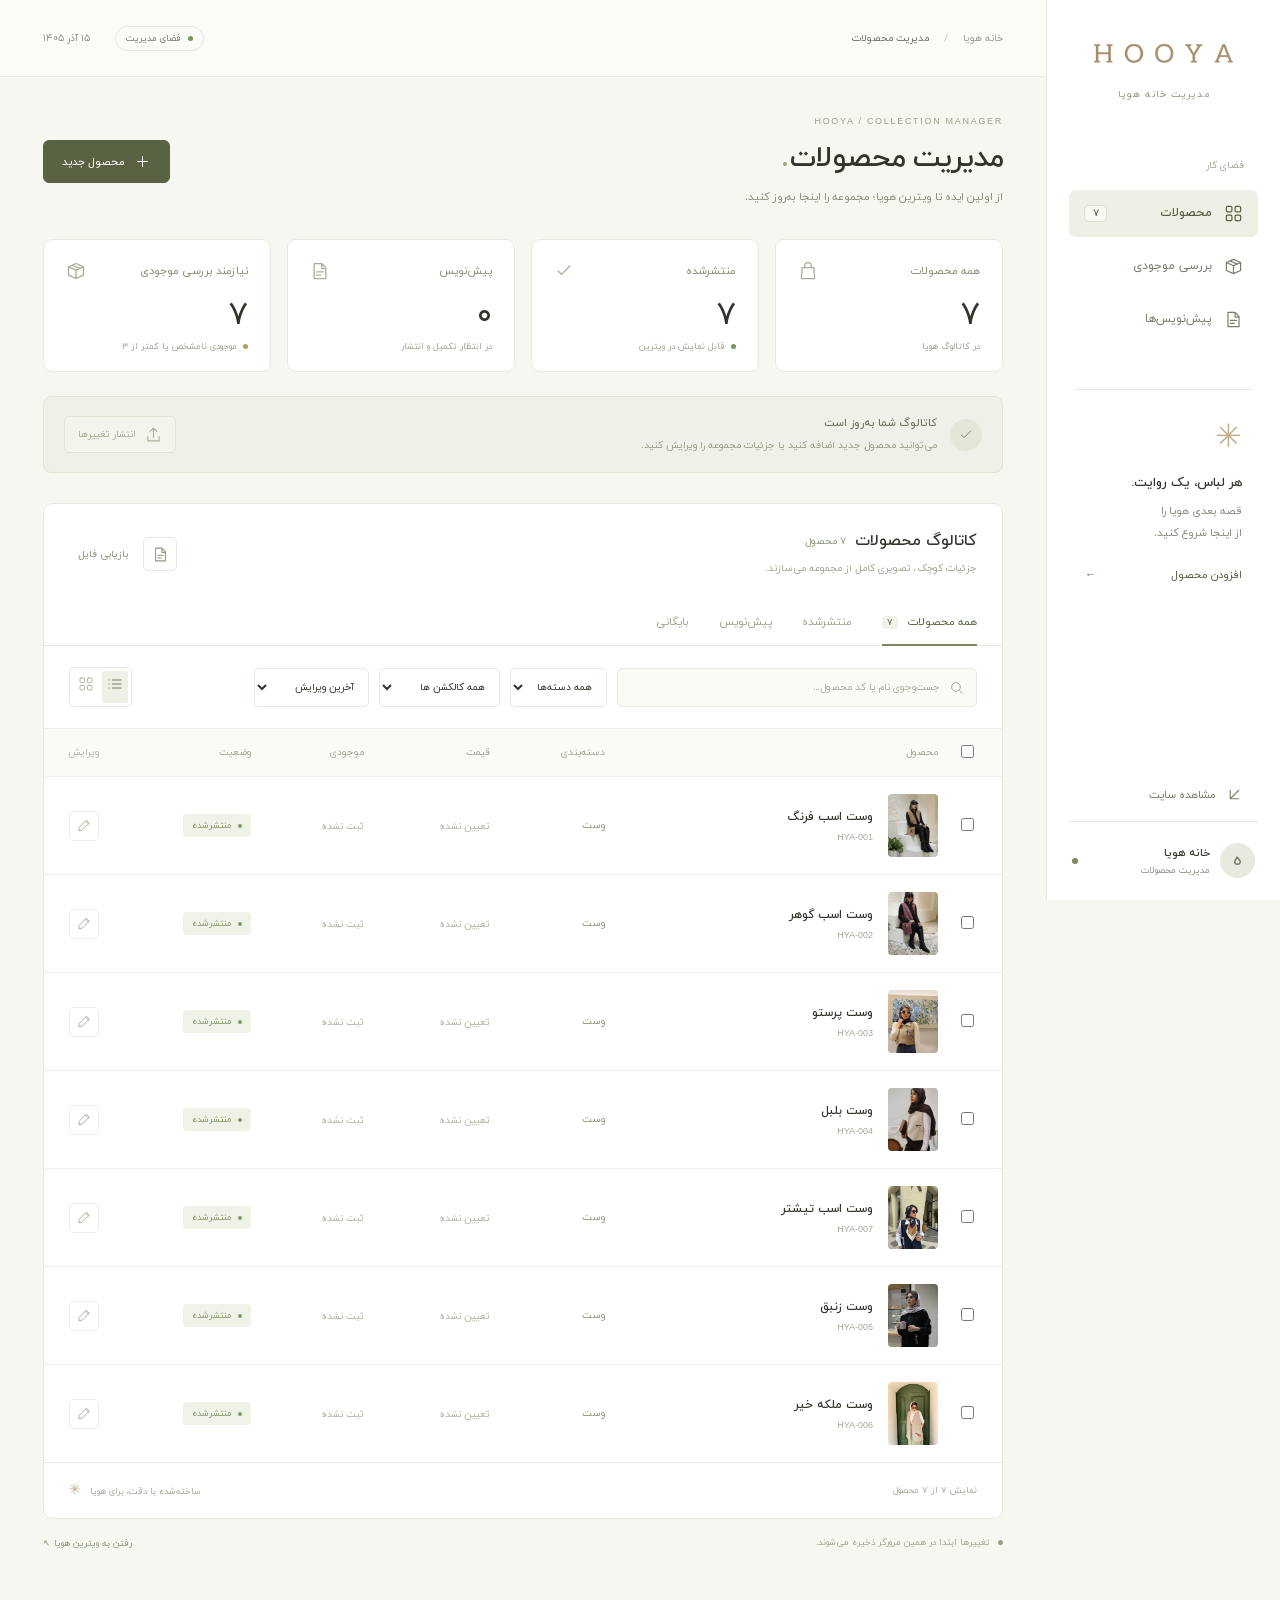
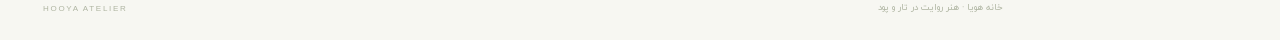
==== commit 7d4ae553: "Use IRANYekan typography across Hooya storefront and admin" ====
--- a/docs/admin/index.html
+++ b/docs/admin/index.html
@@ -1,6 +1,6 @@
 <!doctype html>
 <html lang="fa" dir="rtl">
-<head><meta charset="utf-8"><meta name="viewport" content="width=device-width,initial-scale=1"><meta name="robots" content="noindex,nofollow"><meta name="theme-color" content="#f7f7f2"><title>داشبورد | خانه هویا</title><link rel="stylesheet" href="admin.css?v=checkout-20261118"></head>
+<head><meta charset="utf-8"><meta name="viewport" content="width=device-width,initial-scale=1"><meta name="robots" content="noindex,nofollow"><meta name="theme-color" content="#f7f7f2"><title>داشبورد | خانه هویا</title><link rel="preload" href="../assets/fonts/iranyekan/iranyekanwebregular.woff2" as="font" type="font/woff2" crossorigin><link rel="stylesheet" href="../fonts.css?v=iranyekan-20261119"><link rel="stylesheet" href="admin.css?v=iranyekan-20261119"></head>
 <body>
 <svg class="svg-defs" aria-hidden="true"><defs>
 <symbol id="i-grid" viewBox="0 0 24 24"><rect x="3" y="3" width="7" height="7" rx="1.5"/><rect x="14" y="3" width="7" height="7" rx="1.5"/><rect x="3" y="14" width="7" height="7" rx="1.5"/><rect x="14" y="14" width="7" height="7" rx="1.5"/></symbol>
--- a/docs/fonts.css
+++ b/docs/fonts.css
@@ -0,0 +1,5 @@
+@font-face{font-family:IRANYekan;src:url('assets/fonts/iranyekan/iranyekanweblight.woff2') format('woff2');font-style:normal;font-weight:300;font-display:swap}
+@font-face{font-family:IRANYekan;src:url('assets/fonts/iranyekan/iranyekanwebregular.woff2') format('woff2');font-style:normal;font-weight:400;font-display:swap}
+@font-face{font-family:IRANYekan;src:url('assets/fonts/iranyekan/iranyekanwebmedium.woff') format('woff');font-style:normal;font-weight:500;font-display:swap}
+@font-face{font-family:IRANYekan;src:url('assets/fonts/iranyekan/iranyekanwebbold.woff2') format('woff2');font-style:normal;font-weight:700;font-display:swap}
+@font-face{font-family:IRANYekan;src:url('assets/fonts/iranyekan/iranyekanwebextrabold.woff') format('woff');font-style:normal;font-weight:800;font-display:swap}
--- a/docs/admin/admin.css
+++ b/docs/admin/admin.css
@@ -1,6 +1,6 @@
 @font-face{font-family:Vazirmatn;src:url('../assets/Vazirmatn.woff2') format('woff2');font-weight:100 900;font-display:swap}
-:root{--paper:#f7f7f2;--white:#fff;--ink:#30362c;--muted:#8b8e83;--line:#e8e9e0;--olive:#596344;--light:#edf0e5;--gold:#b3a17b;--amber:#ad8750;--red:#a34f42}*{box-sizing:border-box}body{margin:0;background:var(--paper);color:var(--ink);font:13px Vazirmatn,Tahoma,sans-serif;-webkit-font-smoothing:antialiased}button,input,select,textarea{font:inherit;color:inherit}button,a{touch-action:manipulation}button{cursor:pointer;border:0;background:none}button:disabled{cursor:wait;opacity:.5}a{color:inherit;text-decoration:none}svg{width:21px;height:21px;fill:none;stroke:currentColor;stroke-width:1.5;stroke-linecap:round;stroke-linejoin:round;flex-shrink:0}h1,h2,h3,p{margin:0}p{line-height:1.9}h1,h2,h3{font-weight:500}[hidden]{display:none!important}button:focus-visible,a:focus-visible,input:focus-visible,select:focus-visible,textarea:focus-visible{outline:2px solid var(--olive);outline-offset:4px}button,a,input,select,textarea{ -webkit-tap-highlight-color:transparent}::selection{background:#e6e9d9}.svg-defs{position:absolute;width:0;height:0;overflow:hidden}.skip{position:fixed;top:-100px;right:15px;z-index:100;padding:15px;background:#fff}.skip:focus{top:15px}.sidebar{width:234px;position:fixed;right:0;top:0;bottom:0;background:#fff;border-left:1px solid var(--line);padding:42px 22px 22px;display:flex;flex-direction:column;z-index:10}.brand{display:block;width:143px;margin:0 auto}.brand svg{width:100%;height:auto;stroke:none}.atelier-label{color:#969888;text-align:center;font-size:10px;margin-top:15px;letter-spacing:1px}.nav-label{font-size:10px;color:#a5a79a;margin:56px 14px 17px}.nav-item{display:flex;align-items:center;gap:12px;padding:14px 15px;width:100%;border-radius:7px;text-align:right;font-size:12px;margin-bottom:6px;color:#777d6c}.nav-item:hover{background:#f6f7f1}.nav-item.active{background:var(--light);color:#556042;font-weight:500}.nav-item svg{width:19px;height:19px}.nav-item span{margin-right:auto;border:1px solid #dae0cc;border-radius:5px;min-width:23px;text-align:center;font-size:10px;background:#f7f9f1}.sidebar-note{margin:40px 6px 10px;border-top:1px solid var(--line);padding:26px 10px}.tiny-star{font-size:32px;color:#c1b190;font-weight:200}.sidebar-note h3{font-size:13px;margin-top:12px}.sidebar-note p{font-size:11px;color:var(--muted);margin-top:8px;line-height:2}.text-button{padding:0;color:var(--olive);font-size:11px}.sidebar-note .text-button{display:flex;align-items:center;justify-content:space-between;width:100%;margin-top:23px}.sidebar-bottom{margin-top:auto}.sidebar-bottom>a{display:flex;gap:10px;align-items:center;padding:18px 15px;font-size:11px;color:#777f68}.sidebar-bottom>a svg{width:17px;height:17px}.profile{border-top:1px solid var(--line);padding:21px 3px 0;display:flex;align-items:center;gap:10px}.avatar{width:35px;height:35px;background:#e8e9df;color:#757962;border-radius:50%;display:grid;place-items:center;font-size:18px}.profile strong{display:block;font-size:11px;font-weight:500}.profile small{display:block;font-size:9px;color:var(--muted);margin-top:3px}.profile-dot{width:6px;height:6px;background:#7b8b5d;border-radius:50%;margin-right:auto}.workspace{margin-right:234px;min-height:100vh;display:flex;flex-direction:column}.topbar{height:77px;border-bottom:1px solid var(--line);display:flex;align-items:center;justify-content:space-between;padding:0 43px;background:#ffffff70}.breadcrumb{display:flex;align-items:center;gap:15px;font-size:10px;color:#989b8d}.breadcrumb strong{font-weight:400;color:#69715e}.breadcrumb>span{color:#c0c4b6}.topbar-end{display:flex;align-items:center;gap:25px}.top-date{color:#8e9482;font-size:10px}.workspace-badge{display:flex;align-items:center;gap:7px;border:1px solid var(--line);padding:5px 10px;border-radius:20px;font-size:9px;color:#757e65}.workspace-badge i,.dot{display:inline-block;width:5px;height:5px;border-radius:50%;background:#9b9f8a}.workspace-badge i,.dot.green{background:#7e9161}.dot.amber{background:#bb995f}main{padding:39px 43px 24px;width:100%;max-width:1600px;margin:0 auto}.page-heading{display:flex;align-items:center;justify-content:space-between;margin-bottom:31px;gap:20px}.eyebrow{font:9px Arial,sans-serif;letter-spacing:1.7px;color:#9b9f8d;display:block;margin-bottom:12px}h1{font-size:29px;font-weight:500;letter-spacing:-1px}h1>span{color:#a1a67d;margin-right:2px}.page-heading p{font-size:11px;color:#8a8f7e;margin-top:8px}.button{display:inline-flex;align-items:center;justify-content:center;gap:9px;padding:12px 18px;border-radius:6px;font-size:11px;min-height:41px;white-space:nowrap;transition:background .18s}.button svg{width:17px;height:17px}.primary{background:var(--olive);color:white;border:1px solid var(--olive)}.primary:hover{background:#454f33}.secondary{background:white;border:1px solid var(--line)}.secondary:hover{background:#f5f6ee}.stats{display:grid;grid-template-columns:repeat(4,minmax(0,1fr));gap:16px;margin-bottom:24px}.stats article{padding:21px 22px 18px;background:#fff;border:1px solid var(--line);border-radius:9px}.stats article>div{display:flex;justify-content:space-between;align-items:center;gap:5px;color:#878e79;font-size:11px}.stats article>div svg{color:#a6af94;width:20px;height:20px}.stats strong{display:block;font-size:32px;font-weight:400;margin:15px 0 3px;line-height:1.3}.stats small{font-size:9px;color:#a0a592;display:flex;gap:6px;align-items:center}.publish-strip{display:flex;align-items:center;gap:13px;background:#eff1e8;border:1px solid #e1e5d5;border-radius:8px;padding:17px 20px;margin-bottom:30px}.sync-symbol{width:32px;height:32px;border-radius:50%;background:#e2e7d7;color:#7b8864;display:grid;place-items:center}.sync-symbol svg{width:16px;height:16px}.publish-strip strong{font-size:11px;font-weight:500;color:#6e785c}.publish-strip p{font-size:10px;color:#9a9f8a;margin-top:4px}.publish-button{border:1px solid #cfd7bd;color:#64714d;padding:9px 13px;min-height:36px;margin-right:auto;background:#f8faf2;font-size:10px}.publish-button:hover{background:#e5ebd8}.publish-button>span{background:#68754d;color:white;border-radius:3px;padding:0 5px}.catalog-panel{background:white;border:1px solid var(--line);border-radius:10px;overflow:hidden}.panel-title{display:flex;align-items:center;justify-content:space-between;padding:26px 25px 21px;gap:15px}.panel-title h2{font-size:16px;display:flex;align-items:center;gap:9px}.panel-title h2>span{font-size:10px;color:#8b9679;font-weight:400}.panel-title p{font-size:10px;color:#a3a693;margin-top:7px}.panel-tools{display:flex;gap:6px;align-items:center}.icon-button{width:34px;height:34px;border:1px solid var(--line);border-radius:5px;display:grid;place-items:center;color:#929b82}.icon-button svg{width:17px;height:17px}.subtle-button{font-size:10px;color:#8c927e;padding:9px}.tabs{display:flex;gap:30px;padding:0 25px;border-bottom:1px solid var(--line)}.tabs button{font-size:11px;color:#a0a592;padding:15px 0;position:relative}.tabs button[aria-selected=true]{color:#58683e}.tabs button[aria-selected=true]:after{position:absolute;content:'';bottom:-1px;right:0;left:0;height:2px;background:#7b8961}.tabs button>span{font-size:9px;padding:0 5px;background:#f0f2e9;border-radius:4px;margin-right:6px}.toolbar{padding:21px 25px;display:flex;gap:10px;align-items:center}.search{position:relative;flex:1;max-width:360px}.search svg{position:absolute;right:12px;top:12px;width:16px;height:16px;color:#a5ad95}.search input{width:100%;height:39px;border:1px solid var(--line);background:#fafbf7;border-radius:5px;padding:9px 36px 9px 10px;font-size:10px}.search input::placeholder{color:#a6ad99}select{border:1px solid var(--line);border-radius:5px;background:white;padding:9px 10px;font-size:10px;min-height:39px;cursor:pointer}.toolbar>select{max-width:175px}.view-toggle{margin-right:auto;display:flex;border:1px solid var(--line);border-radius:5px;padding:3px;gap:3px}.view-toggle button{border-radius:3px;padding:5px;color:#aeb49f}.view-toggle button.selected{color:#6f7e53;background:#edf0e4}.view-toggle svg{width:16px;height:16px}.product-table-wrap{overflow-x:auto}.product-table{width:100%;border-collapse:collapse;text-align:right;white-space:nowrap}.product-table th{font-size:10px;color:#a2a893;font-weight:400;background:#fafbf7;padding:13px 15px;border-block:1px solid #f0f1ea}.product-table td{padding:17px 15px;border-bottom:1px solid #f0f1e9;font-size:11px}.product-table tr:last-child td{border-bottom:0}.product-table th:first-child,.product-table td:first-child{width:48px;padding-right:25px;padding-left:4px}.product-table th:last-child,.product-table td:last-child{padding-left:24px;width:45px}.product-table input[type=checkbox]{accent-color:var(--olive);width:13px;height:13px;cursor:pointer}.product-cell{display:flex;align-items:center;gap:15px;padding:0;text-align:right;min-width:185px}.thumb{width:50px;height:63px;overflow:hidden;border-radius:4px;flex-shrink:0;background:#eeeadf}.product-photo{display:block;width:100%;height:100%;background-image:url('../assets/products.jpg');background-size:300% 100%;background-repeat:no-repeat}.photo-0{background-position:0% center}.photo-1{background-position:50% center}.photo-2{background-position:100% center}.custom-photo{object-fit:cover;background:none}.product-cell strong{display:block;font-size:12px;font-weight:500}.product-cell small{display:block;font:9px Arial,sans-serif;color:#a2a897;margin-top:7px;direction:ltr;text-align:right}.category-cell{color:#8d957e;font-size:10px!important}.price-cell{font-size:12px!important}.price-cell small{font-size:8px;color:#a3aa95;margin-right:3px}.unset{font-size:10px;color:#b1b6a5}.stock-value{color:#85946c;font-size:11px}.stock-value.low{color:#bb9860}.stock-value .dot{margin-left:6px}.badge{display:inline-flex;align-items:center;gap:6px;padding:5px 9px;background:#eff3e7;color:#879a6a;border-radius:4px;font-size:9px}.badge .dot{background:currentColor;width:4px;height:4px}.badge.draft{color:#b19a72;background:#f9f3e8}.badge.archived{background:#f1f1ed;color:#9b9e92}.edit-button{padding:7px;color:#a2aa93;border:1px solid #eeefe7;border-radius:4px;display:grid;place-items:center}.edit-button:hover{background:#f0f3e8;color:#66764c}.edit-button svg{width:14px;height:14px}.table-footer{padding:18px 25px;border-top:1px solid var(--line);display:flex;align-items:center;justify-content:space-between;font-size:9px;color:#a5ab98}.small-star{font-size:14px;color:#b9ac8e;margin-right:6px}.bottom-note{display:flex;justify-content:space-between;align-items:center;margin-top:17px;gap:12px;font-size:9px;color:#a1a893}.bottom-note .dot{margin-left:5px}.bottom-note>a{color:#899678}.workspace-footer{display:flex;align-items:center;justify-content:space-between;margin-top:auto;padding:27px 43px 25px;font-size:9px;color:#afb5a2}.workspace-footer>span:last-child{font:8px Arial;letter-spacing:1.7px}.bulk-bar{display:flex;align-items:center;gap:17px;background:#f3f5ed;padding:12px 25px;color:#77885a;font-size:10px}.bulk-bar button{font-size:10px;text-decoration:underline}.bulk-bar button:last-child{margin-right:auto}.empty-state{text-align:center;padding:60px 20px 65px;color:#939d81}.empty-state svg{width:35px;height:35px;margin-bottom:15px}.empty-state h3{font-size:15px;color:#687655}.empty-state p{font-size:11px;margin:10px 0 20px}.cards{display:grid;grid-template-columns:repeat(3,minmax(0,1fr));gap:20px;padding:0 25px 25px}.catalog-card{border:1px solid var(--line);border-radius:6px;overflow:hidden}.card-image{position:relative;height:240px}.card-image .badge{position:absolute;top:12px;right:12px;background:#ffffffeb}.card-copy{padding:16px}.card-copy h3{font-size:14px}.card-copy p{font-size:10px;color:var(--muted);margin-top:7px}.card-copy>div{display:flex;justify-content:space-between;align-items:center;margin-top:15px}.card-copy button{padding:5px 0;color:var(--olive);font-size:11px}.error-state{padding:40px;text-align:center}.error-state p{margin:12px 0;color:var(--red)}
-dialog{border:1px solid var(--line);background:#fff;color:var(--ink);border-radius:12px;padding:0;max-height:94dvh;max-width:95vw}dialog::backdrop{background:#252b2060;backdrop-filter:blur(4px)}.editor{width:990px}.dialog-heading{padding:25px 28px;border-bottom:1px solid var(--line);display:flex;align-items:center;justify-content:space-between}.dialog-heading h2{font-size:22px}.dialog-heading .eyebrow{font-size:8px;margin-bottom:8px}.close{font-size:27px;color:#9aa28b;padding:0;width:35px;height:35px;font-weight:300}.editor-body{display:grid;grid-template-columns:1.3fr 1fr}.form-fields{padding:26px 28px}.field{display:flex;flex-direction:column;gap:8px;margin-bottom:18px}.field>label,.sample-label,.size-field legend{font-size:11px;color:#7b856b}.field b,.size-field b{color:#b6986f;font-weight:400}.field input,.field textarea{width:100%;min-width:0;border:1px solid #e0e4d6;border-radius:5px;padding:10px 12px;background:#fcfdf9;font-size:12px}.field textarea{resize:vertical;line-height:1.9}.field select{background:#fcfdf9;font-size:11px}.field input::placeholder,.field textarea::placeholder{color:#b4bba8;font-size:11px}.form-row{display:grid;grid-template-columns:1fr 1fr;gap:15px}.size-field{margin:0 0 20px;padding:0;border:0}.size-field legend{margin-bottom:10px}.size-field>div{display:flex;gap:7px;flex-wrap:wrap;justify-content:flex-end}.size-field label{position:relative;cursor:pointer}.size-field input{position:absolute;opacity:0;width:100%;height:100%;margin:0}.size-field span{display:grid;place-items:center;border:1px solid var(--line);min-width:39px;height:34px;font:11px Arial;border-radius:4px;color:#a0a791}.size-field input:checked+span{background:#edf1e2;border-color:#b4c19d;color:#667e47}.size-field input:focus-visible+span{outline:2px solid var(--olive)}.editor-aside{background:#f8f9f3;border-right:1px solid var(--line);padding:27px}.image-heading{display:flex;justify-content:space-between;align-items:center;margin-bottom:17px}.image-heading h3{font-size:12px;color:#7d876c}.image-heading>span{font:8px Arial;color:#b2b8a5}.editor-photo{aspect-ratio:4/5;border-radius:5px;overflow:hidden;background:#eae6dc;margin-bottom:14px}.upload-control{display:flex;align-items:center;justify-content:center;gap:8px;border:1px dashed #c8d0b6;padding:11px;border-radius:5px;font-size:11px;cursor:pointer;color:#7c8a67}.upload-control svg{width:17px;height:17px}.help{display:block;font-size:9px;color:#a1a990;line-height:1.9;margin-top:8px}.editor-aside .field{margin-top:22px}.editor-aside .field>input{font-size:10px}.sample-label{margin-top:17px}.sample-label select{margin-top:2px;width:100%}.preview-copy{border-top:1px solid #e1e5d7;margin-top:22px;padding-top:22px;text-align:center}.preview-copy .eyebrow{font:9px Vazirmatn;letter-spacing:0}.preview-copy h3{font-size:18px;overflow-wrap:anywhere}.preview-copy p{font-size:10px;color:#939c84;margin-top:10px;overflow-wrap:anywhere}.preview-copy strong{font-size:12px;font-weight:500;color:#6d7a56;display:block;margin-top:15px}.dialog-footer{display:flex;gap:10px;align-items:center;justify-content:flex-end;border-top:1px solid var(--line);padding:18px 28px}.dialog-footer>span{margin-left:auto;font-size:10px;color:#a4ac96}.error{color:var(--red);font-size:11px;line-height:1.9;margin:0 28px 15px}.error:empty{display:none}.publish-dialog{width:580px}.publish-body{padding:25px 28px}.publish-body>p{font-size:11px;color:#8e987e}.publish-body .help{font-size:10px}.publish-body .error{margin:15px 0}.change-list{margin:20px 0;max-height:190px;overflow-y:auto;border-block:1px solid var(--line)}.change-list>div{display:flex;align-items:center;justify-content:space-between;gap:20px;padding:12px 0;border-bottom:1px solid var(--line);font-size:11px}.change-list>div:last-child{border-bottom:0}.change-list span{font-size:10px;color:#91a172}.help-link{font-size:10px;color:#778a5d;text-decoration:underline;display:block;margin-bottom:22px}.full-width{width:100%}.confirm-dialog{width:440px;padding:30px}.confirm-dialog h2{font-size:18px}.confirm-dialog p{color:#959e86;font-size:12px;margin:15px 0 25px}.confirm-dialog>div{display:flex;justify-content:flex-end;gap:10px}.toast{position:fixed;bottom:25px;left:30px;padding:14px 24px;border-radius:7px;background:#4c593d;color:white;font-size:12px;z-index:100;opacity:0;transform:translateY(15px);transition:.2s;pointer-events:none;max-width:min(500px,90vw);line-height:1.9}.toast.show{opacity:1;transform:translateY(0)}
+:root{--paper:#f7f7f2;--white:#fff;--ink:#30362c;--muted:#8b8e83;--line:#e8e9e0;--olive:#596344;--light:#edf0e5;--gold:#b3a17b;--amber:#ad8750;--red:#a34f42}*{box-sizing:border-box}body{margin:0;background:var(--paper);color:var(--ink);font:13px IRANYekan,Vazirmatn,Tahoma,sans-serif;-webkit-font-smoothing:antialiased}button,input,select,textarea{font:inherit;color:inherit}button,a{touch-action:manipulation}button{cursor:pointer;border:0;background:none}button:disabled{cursor:wait;opacity:.5}a{color:inherit;text-decoration:none}svg{width:21px;height:21px;fill:none;stroke:currentColor;stroke-width:1.5;stroke-linecap:round;stroke-linejoin:round;flex-shrink:0}h1,h2,h3,p{margin:0}p{line-height:1.9}h1,h2,h3{font-weight:500}[hidden]{display:none!important}button:focus-visible,a:focus-visible,input:focus-visible,select:focus-visible,textarea:focus-visible{outline:2px solid var(--olive);outline-offset:4px}button,a,input,select,textarea{ -webkit-tap-highlight-color:transparent}::selection{background:#e6e9d9}.svg-defs{position:absolute;width:0;height:0;overflow:hidden}.skip{position:fixed;top:-100px;right:15px;z-index:100;padding:15px;background:#fff}.skip:focus{top:15px}.sidebar{width:234px;position:fixed;right:0;top:0;bottom:0;background:#fff;border-left:1px solid var(--line);padding:42px 22px 22px;display:flex;flex-direction:column;z-index:10}.brand{display:block;width:143px;margin:0 auto}.brand svg{width:100%;height:auto;stroke:none}.atelier-label{color:#969888;text-align:center;font-size:10px;margin-top:15px;letter-spacing:1px}.nav-label{font-size:10px;color:#a5a79a;margin:56px 14px 17px}.nav-item{display:flex;align-items:center;gap:12px;padding:14px 15px;width:100%;border-radius:7px;text-align:right;font-size:12px;margin-bottom:6px;color:#777d6c}.nav-item:hover{background:#f6f7f1}.nav-item.active{background:var(--light);color:#556042;font-weight:500}.nav-item svg{width:19px;height:19px}.nav-item span{margin-right:auto;border:1px solid #dae0cc;border-radius:5px;min-width:23px;text-align:center;font-size:10px;background:#f7f9f1}.sidebar-note{margin:40px 6px 10px;border-top:1px solid var(--line);padding:26px 10px}.tiny-star{font-size:32px;color:#c1b190;font-weight:200}.sidebar-note h3{font-size:13px;margin-top:12px}.sidebar-note p{font-size:11px;color:var(--muted);margin-top:8px;line-height:2}.text-button{padding:0;color:var(--olive);font-size:11px}.sidebar-note .text-button{display:flex;align-items:center;justify-content:space-between;width:100%;margin-top:23px}.sidebar-bottom{margin-top:auto}.sidebar-bottom>a{display:flex;gap:10px;align-items:center;padding:18px 15px;font-size:11px;color:#777f68}.sidebar-bottom>a svg{width:17px;height:17px}.profile{border-top:1px solid var(--line);padding:21px 3px 0;display:flex;align-items:center;gap:10px}.avatar{width:35px;height:35px;background:#e8e9df;color:#757962;border-radius:50%;display:grid;place-items:center;font-size:18px}.profile strong{display:block;font-size:11px;font-weight:500}.profile small{display:block;font-size:9px;color:var(--muted);margin-top:3px}.profile-dot{width:6px;height:6px;background:#7b8b5d;border-radius:50%;margin-right:auto}.workspace{margin-right:234px;min-height:100vh;display:flex;flex-direction:column}.topbar{height:77px;border-bottom:1px solid var(--line);display:flex;align-items:center;justify-content:space-between;padding:0 43px;background:#ffffff70}.breadcrumb{display:flex;align-items:center;gap:15px;font-size:10px;color:#989b8d}.breadcrumb strong{font-weight:400;color:#69715e}.breadcrumb>span{color:#c0c4b6}.topbar-end{display:flex;align-items:center;gap:25px}.top-date{color:#8e9482;font-size:10px}.workspace-badge{display:flex;align-items:center;gap:7px;border:1px solid var(--line);padding:5px 10px;border-radius:20px;font-size:9px;color:#757e65}.workspace-badge i,.dot{display:inline-block;width:5px;height:5px;border-radius:50%;background:#9b9f8a}.workspace-badge i,.dot.green{background:#7e9161}.dot.amber{background:#bb995f}main{padding:39px 43px 24px;width:100%;max-width:1600px;margin:0 auto}.page-heading{display:flex;align-items:center;justify-content:space-between;margin-bottom:31px;gap:20px}.eyebrow{font:9px Arial,sans-serif;letter-spacing:1.7px;color:#9b9f8d;display:block;margin-bottom:12px}h1{font-size:29px;font-weight:500;letter-spacing:-1px}h1>span{color:#a1a67d;margin-right:2px}.page-heading p{font-size:11px;color:#8a8f7e;margin-top:8px}.button{display:inline-flex;align-items:center;justify-content:center;gap:9px;padding:12px 18px;border-radius:6px;font-size:11px;min-height:41px;white-space:nowrap;transition:background .18s}.button svg{width:17px;height:17px}.primary{background:var(--olive);color:white;border:1px solid var(--olive)}.primary:hover{background:#454f33}.secondary{background:white;border:1px solid var(--line)}.secondary:hover{background:#f5f6ee}.stats{display:grid;grid-template-columns:repeat(4,minmax(0,1fr));gap:16px;margin-bottom:24px}.stats article{padding:21px 22px 18px;background:#fff;border:1px solid var(--line);border-radius:9px}.stats article>div{display:flex;justify-content:space-between;align-items:center;gap:5px;color:#878e79;font-size:11px}.stats article>div svg{color:#a6af94;width:20px;height:20px}.stats strong{display:block;font-size:32px;font-weight:400;margin:15px 0 3px;line-height:1.3}.stats small{font-size:9px;color:#a0a592;display:flex;gap:6px;align-items:center}.publish-strip{display:flex;align-items:center;gap:13px;background:#eff1e8;border:1px solid #e1e5d5;border-radius:8px;padding:17px 20px;margin-bottom:30px}.sync-symbol{width:32px;height:32px;border-radius:50%;background:#e2e7d7;color:#7b8864;display:grid;place-items:center}.sync-symbol svg{width:16px;height:16px}.publish-strip strong{font-size:11px;font-weight:500;color:#6e785c}.publish-strip p{font-size:10px;color:#9a9f8a;margin-top:4px}.publish-button{border:1px solid #cfd7bd;color:#64714d;padding:9px 13px;min-height:36px;margin-right:auto;background:#f8faf2;font-size:10px}.publish-button:hover{background:#e5ebd8}.publish-button>span{background:#68754d;color:white;border-radius:3px;padding:0 5px}.catalog-panel{background:white;border:1px solid var(--line);border-radius:10px;overflow:hidden}.panel-title{display:flex;align-items:center;justify-content:space-between;padding:26px 25px 21px;gap:15px}.panel-title h2{font-size:16px;display:flex;align-items:center;gap:9px}.panel-title h2>span{font-size:10px;color:#8b9679;font-weight:400}.panel-title p{font-size:10px;color:#a3a693;margin-top:7px}.panel-tools{display:flex;gap:6px;align-items:center}.icon-button{width:34px;height:34px;border:1px solid var(--line);border-radius:5px;display:grid;place-items:center;color:#929b82}.icon-button svg{width:17px;height:17px}.subtle-button{font-size:10px;color:#8c927e;padding:9px}.tabs{display:flex;gap:30px;padding:0 25px;border-bottom:1px solid var(--line)}.tabs button{font-size:11px;color:#a0a592;padding:15px 0;position:relative}.tabs button[aria-selected=true]{color:#58683e}.tabs button[aria-selected=true]:after{position:absolute;content:'';bottom:-1px;right:0;left:0;height:2px;background:#7b8961}.tabs button>span{font-size:9px;padding:0 5px;background:#f0f2e9;border-radius:4px;margin-right:6px}.toolbar{padding:21px 25px;display:flex;gap:10px;align-items:center}.search{position:relative;flex:1;max-width:360px}.search svg{position:absolute;right:12px;top:12px;width:16px;height:16px;color:#a5ad95}.search input{width:100%;height:39px;border:1px solid var(--line);background:#fafbf7;border-radius:5px;padding:9px 36px 9px 10px;font-size:10px}.search input::placeholder{color:#a6ad99}select{border:1px solid var(--line);border-radius:5px;background:white;padding:9px 10px;font-size:10px;min-height:39px;cursor:pointer}.toolbar>select{max-width:175px}.view-toggle{margin-right:auto;display:flex;border:1px solid var(--line);border-radius:5px;padding:3px;gap:3px}.view-toggle button{border-radius:3px;padding:5px;color:#aeb49f}.view-toggle button.selected{color:#6f7e53;background:#edf0e4}.view-toggle svg{width:16px;height:16px}.product-table-wrap{overflow-x:auto}.product-table{width:100%;border-collapse:collapse;text-align:right;white-space:nowrap}.product-table th{font-size:10px;color:#a2a893;font-weight:400;background:#fafbf7;padding:13px 15px;border-block:1px solid #f0f1ea}.product-table td{padding:17px 15px;border-bottom:1px solid #f0f1e9;font-size:11px}.product-table tr:last-child td{border-bottom:0}.product-table th:first-child,.product-table td:first-child{width:48px;padding-right:25px;padding-left:4px}.product-table th:last-child,.product-table td:last-child{padding-left:24px;width:45px}.product-table input[type=checkbox]{accent-color:var(--olive);width:13px;height:13px;cursor:pointer}.product-cell{display:flex;align-items:center;gap:15px;padding:0;text-align:right;min-width:185px}.thumb{width:50px;height:63px;overflow:hidden;border-radius:4px;flex-shrink:0;background:#eeeadf}.product-photo{display:block;width:100%;height:100%;background-image:url('../assets/products.jpg');background-size:300% 100%;background-repeat:no-repeat}.photo-0{background-position:0% center}.photo-1{background-position:50% center}.photo-2{background-position:100% center}.custom-photo{object-fit:cover;background:none}.product-cell strong{display:block;font-size:12px;font-weight:500}.product-cell small{display:block;font:9px Arial,sans-serif;color:#a2a897;margin-top:7px;direction:ltr;text-align:right}.category-cell{color:#8d957e;font-size:10px!important}.price-cell{font-size:12px!important}.price-cell small{font-size:8px;color:#a3aa95;margin-right:3px}.unset{font-size:10px;color:#b1b6a5}.stock-value{color:#85946c;font-size:11px}.stock-value.low{color:#bb9860}.stock-value .dot{margin-left:6px}.badge{display:inline-flex;align-items:center;gap:6px;padding:5px 9px;background:#eff3e7;color:#879a6a;border-radius:4px;font-size:9px}.badge .dot{background:currentColor;width:4px;height:4px}.badge.draft{color:#b19a72;background:#f9f3e8}.badge.archived{background:#f1f1ed;color:#9b9e92}.edit-button{padding:7px;color:#a2aa93;border:1px solid #eeefe7;border-radius:4px;display:grid;place-items:center}.edit-button:hover{background:#f0f3e8;color:#66764c}.edit-button svg{width:14px;height:14px}.table-footer{padding:18px 25px;border-top:1px solid var(--line);display:flex;align-items:center;justify-content:space-between;font-size:9px;color:#a5ab98}.small-star{font-size:14px;color:#b9ac8e;margin-right:6px}.bottom-note{display:flex;justify-content:space-between;align-items:center;margin-top:17px;gap:12px;font-size:9px;color:#a1a893}.bottom-note .dot{margin-left:5px}.bottom-note>a{color:#899678}.workspace-footer{display:flex;align-items:center;justify-content:space-between;margin-top:auto;padding:27px 43px 25px;font-size:9px;color:#afb5a2}.workspace-footer>span:last-child{font:8px Arial;letter-spacing:1.7px}.bulk-bar{display:flex;align-items:center;gap:17px;background:#f3f5ed;padding:12px 25px;color:#77885a;font-size:10px}.bulk-bar button{font-size:10px;text-decoration:underline}.bulk-bar button:last-child{margin-right:auto}.empty-state{text-align:center;padding:60px 20px 65px;color:#939d81}.empty-state svg{width:35px;height:35px;margin-bottom:15px}.empty-state h3{font-size:15px;color:#687655}.empty-state p{font-size:11px;margin:10px 0 20px}.cards{display:grid;grid-template-columns:repeat(3,minmax(0,1fr));gap:20px;padding:0 25px 25px}.catalog-card{border:1px solid var(--line);border-radius:6px;overflow:hidden}.card-image{position:relative;height:240px}.card-image .badge{position:absolute;top:12px;right:12px;background:#ffffffeb}.card-copy{padding:16px}.card-copy h3{font-size:14px}.card-copy p{font-size:10px;color:var(--muted);margin-top:7px}.card-copy>div{display:flex;justify-content:space-between;align-items:center;margin-top:15px}.card-copy button{padding:5px 0;color:var(--olive);font-size:11px}.error-state{padding:40px;text-align:center}.error-state p{margin:12px 0;color:var(--red)}
+dialog{border:1px solid var(--line);background:#fff;color:var(--ink);border-radius:12px;padding:0;max-height:94dvh;max-width:95vw}dialog::backdrop{background:#252b2060;backdrop-filter:blur(4px)}.editor{width:990px}.dialog-heading{padding:25px 28px;border-bottom:1px solid var(--line);display:flex;align-items:center;justify-content:space-between}.dialog-heading h2{font-size:22px}.dialog-heading .eyebrow{font-size:8px;margin-bottom:8px}.close{font-size:27px;color:#9aa28b;padding:0;width:35px;height:35px;font-weight:300}.editor-body{display:grid;grid-template-columns:1.3fr 1fr}.form-fields{padding:26px 28px}.field{display:flex;flex-direction:column;gap:8px;margin-bottom:18px}.field>label,.sample-label,.size-field legend{font-size:11px;color:#7b856b}.field b,.size-field b{color:#b6986f;font-weight:400}.field input,.field textarea{width:100%;min-width:0;border:1px solid #e0e4d6;border-radius:5px;padding:10px 12px;background:#fcfdf9;font-size:12px}.field textarea{resize:vertical;line-height:1.9}.field select{background:#fcfdf9;font-size:11px}.field input::placeholder,.field textarea::placeholder{color:#b4bba8;font-size:11px}.form-row{display:grid;grid-template-columns:1fr 1fr;gap:15px}.size-field{margin:0 0 20px;padding:0;border:0}.size-field legend{margin-bottom:10px}.size-field>div{display:flex;gap:7px;flex-wrap:wrap;justify-content:flex-end}.size-field label{position:relative;cursor:pointer}.size-field input{position:absolute;opacity:0;width:100%;height:100%;margin:0}.size-field span{display:grid;place-items:center;border:1px solid var(--line);min-width:39px;height:34px;font:11px Arial;border-radius:4px;color:#a0a791}.size-field input:checked+span{background:#edf1e2;border-color:#b4c19d;color:#667e47}.size-field input:focus-visible+span{outline:2px solid var(--olive)}.editor-aside{background:#f8f9f3;border-right:1px solid var(--line);padding:27px}.image-heading{display:flex;justify-content:space-between;align-items:center;margin-bottom:17px}.image-heading h3{font-size:12px;color:#7d876c}.image-heading>span{font:8px Arial;color:#b2b8a5}.editor-photo{aspect-ratio:4/5;border-radius:5px;overflow:hidden;background:#eae6dc;margin-bottom:14px}.upload-control{display:flex;align-items:center;justify-content:center;gap:8px;border:1px dashed #c8d0b6;padding:11px;border-radius:5px;font-size:11px;cursor:pointer;color:#7c8a67}.upload-control svg{width:17px;height:17px}.help{display:block;font-size:9px;color:#a1a990;line-height:1.9;margin-top:8px}.editor-aside .field{margin-top:22px}.editor-aside .field>input{font-size:10px}.sample-label{margin-top:17px}.sample-label select{margin-top:2px;width:100%}.preview-copy{border-top:1px solid #e1e5d7;margin-top:22px;padding-top:22px;text-align:center}.preview-copy .eyebrow{font:9px IRANYekan,Vazirmatn;letter-spacing:0}.preview-copy h3{font-size:18px;overflow-wrap:anywhere}.preview-copy p{font-size:10px;color:#939c84;margin-top:10px;overflow-wrap:anywhere}.preview-copy strong{font-size:12px;font-weight:500;color:#6d7a56;display:block;margin-top:15px}.dialog-footer{display:flex;gap:10px;align-items:center;justify-content:flex-end;border-top:1px solid var(--line);padding:18px 28px}.dialog-footer>span{margin-left:auto;font-size:10px;color:#a4ac96}.error{color:var(--red);font-size:11px;line-height:1.9;margin:0 28px 15px}.error:empty{display:none}.publish-dialog{width:580px}.publish-body{padding:25px 28px}.publish-body>p{font-size:11px;color:#8e987e}.publish-body .help{font-size:10px}.publish-body .error{margin:15px 0}.change-list{margin:20px 0;max-height:190px;overflow-y:auto;border-block:1px solid var(--line)}.change-list>div{display:flex;align-items:center;justify-content:space-between;gap:20px;padding:12px 0;border-bottom:1px solid var(--line);font-size:11px}.change-list>div:last-child{border-bottom:0}.change-list span{font-size:10px;color:#91a172}.help-link{font-size:10px;color:#778a5d;text-decoration:underline;display:block;margin-bottom:22px}.full-width{width:100%}.confirm-dialog{width:440px;padding:30px}.confirm-dialog h2{font-size:18px}.confirm-dialog p{color:#959e86;font-size:12px;margin:15px 0 25px}.confirm-dialog>div{display:flex;justify-content:flex-end;gap:10px}.toast{position:fixed;bottom:25px;left:30px;padding:14px 24px;border-radius:7px;background:#4c593d;color:white;font-size:12px;z-index:100;opacity:0;transform:translateY(15px);transition:.2s;pointer-events:none;max-width:min(500px,90vw);line-height:1.9}.toast.show{opacity:1;transform:translateY(0)}
 @media(min-width:1500px){main{padding-top:48px}.page-heading{margin-bottom:37px}.stats article{padding:25px 25px 22px}.product-table td{padding-top:23px;padding-bottom:23px}.thumb{width:58px;height:74px}}
 @media(max-width:1150px){.sidebar{width:200px;padding-inline:15px}.workspace{margin-right:200px}.topbar{padding-inline:27px}main{padding:30px 27px 24px}.stats{gap:10px}.stats article{padding:18px 15px}.stats article>div{font-size:10px}.stats article>div svg{width:17px;height:17px}.stats small{font-size:8px}.toolbar{flex-wrap:wrap}.search{max-width:none;min-width:180px}.toolbar>select{max-width:160px}.cards{grid-template-columns:repeat(2,minmax(0,1fr))}.product-table th,.product-table td{padding-inline:11px}.product-cell{gap:10px;min-width:160px}.product-cell strong{font-size:11px}}
 @media(max-width:850px){.sidebar{width:170px;padding:30px 12px 20px}.workspace{margin-right:170px}.brand{width:120px}.atelier-label{font-size:9px}.nav-item{font-size:11px;gap:9px;padding-inline:10px}.sidebar-note{padding-inline:3px;margin-top:25px}.sidebar-note h3{font-size:12px}.topbar{padding-inline:22px}.top-date{display:none}main{padding:27px 22px}.stats{grid-template-columns:repeat(2,minmax(0,1fr))}.stats article{padding:18px}.stats strong{font-size:28px;margin-top:10px}.stats small{font-size:9px}.stats article>div{font-size:11px}.page-heading{gap:10px}h1{font-size:25px}.page-heading p{font-size:10px;max-width:260px}.page-heading .button{font-size:10px;padding:10px 12px}.publish-strip{flex-wrap:wrap;padding:16px}.publish-strip>div{flex:1}.publish-strip p{font-size:9px}.publish-button{margin-right:45px}.panel-title{padding:22px 18px}.panel-title p{max-width:190px}.tabs{padding:0 18px;gap:22px}.tabs button{font-size:10px}.toolbar{padding:18px;gap:8px}.search{flex-basis:100%}.toolbar>select{flex:1;min-width:0}.table-footer{padding:17px 18px}.table-footer>span:last-child{display:none}.bottom-note{font-size:8px}.workspace-footer{padding:20px 22px;font-size:8px}.workspace-footer>span:last-child{font-size:7px}.editor-body{grid-template-columns:1.15fr 1fr}.form-fields,.editor-aside{padding:23px 20px}.dialog-footer>span{display:none}.cards{padding:0 18px 18px;gap:12px}.card-image{height:220px}}
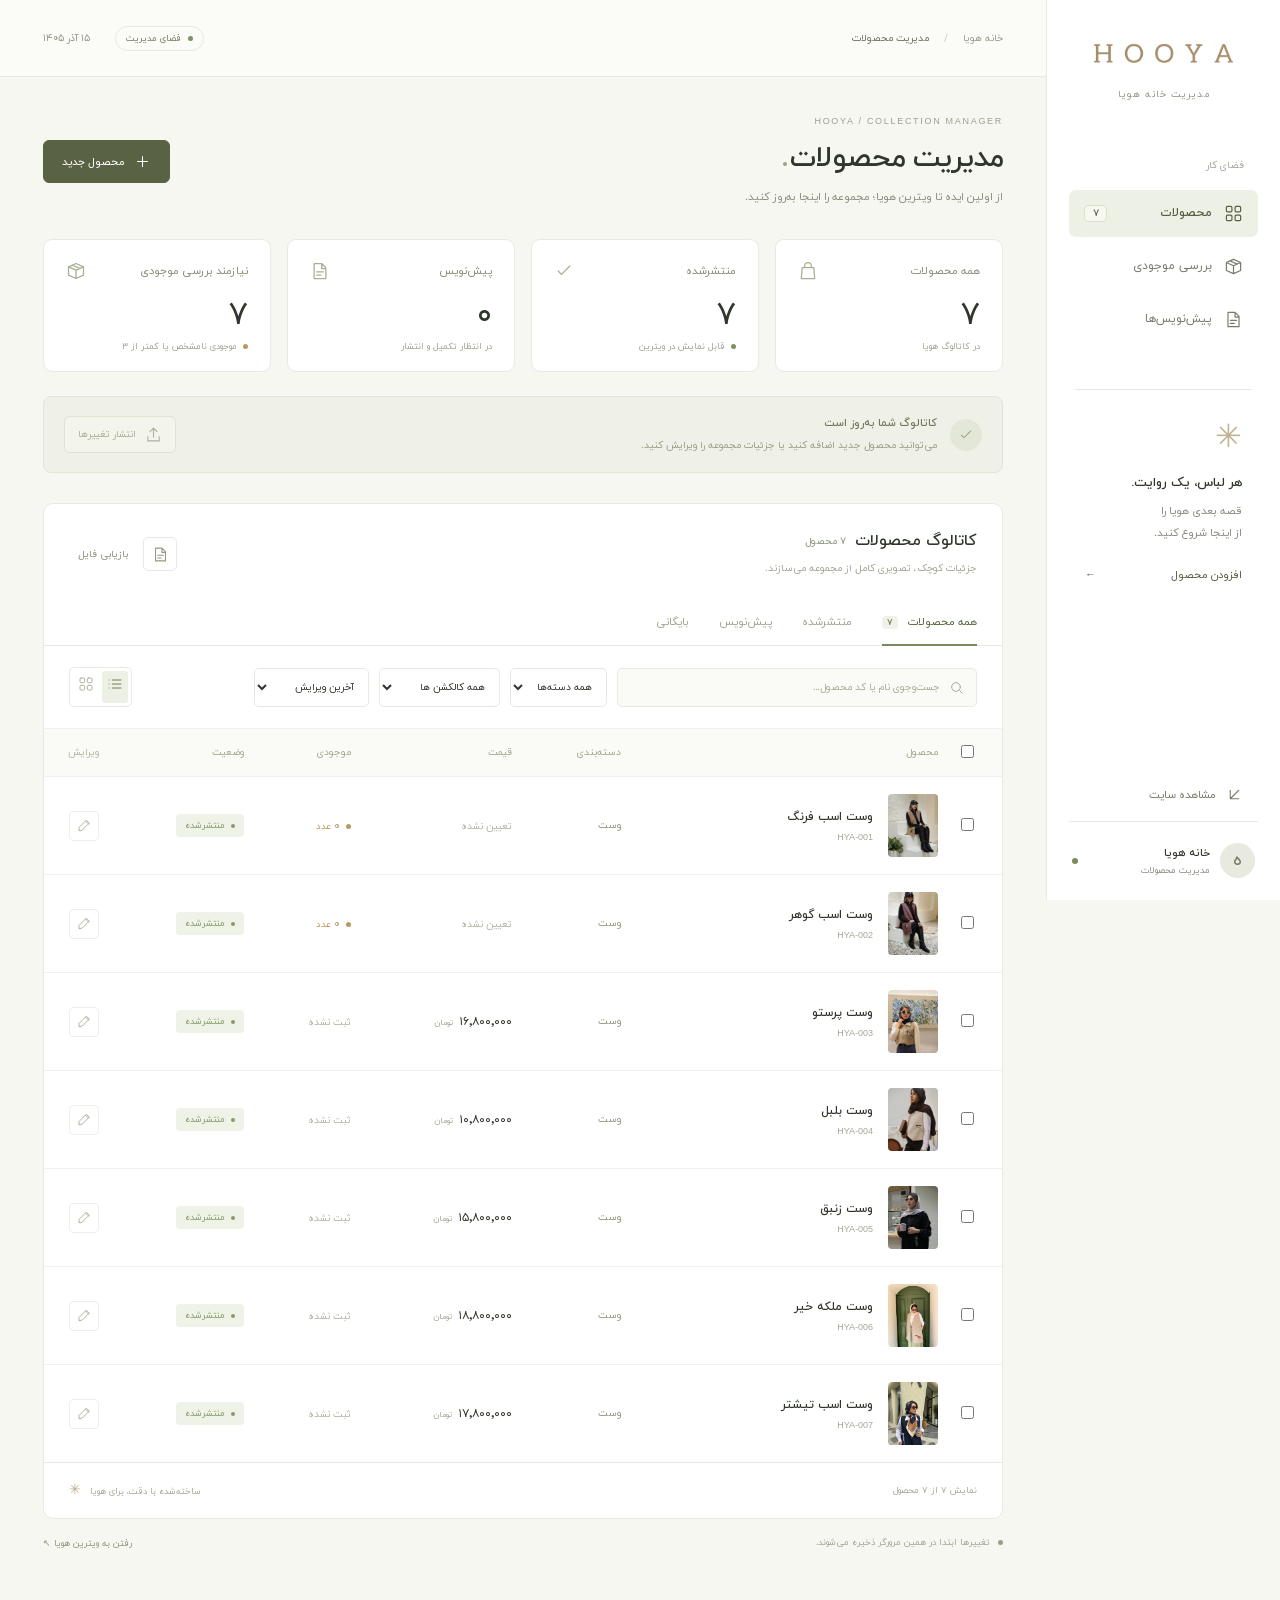
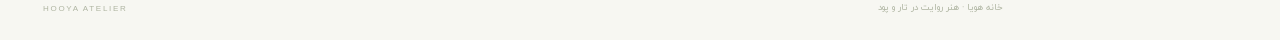
==== commit 9d96242d: "Structure garment stories, craftsmanship, specifications and real sizing" ====
--- a/docs/admin/index.html
+++ b/docs/admin/index.html
@@ -1,6 +1,6 @@
 <!doctype html>
 <html lang="fa" dir="rtl">
-<head><meta charset="utf-8"><meta name="viewport" content="width=device-width,initial-scale=1"><meta name="robots" content="noindex,nofollow"><meta name="theme-color" content="#f7f7f2"><title>داشبورد | خانه هویا</title><link rel="preload" href="../assets/fonts/iranyekan/iranyekanwebregular.woff2" as="font" type="font/woff2" crossorigin><link rel="stylesheet" href="../fonts.css?v=iranyekan-20261119"><link rel="stylesheet" href="admin.css?v=iranyekan-20261119"></head>
+<head><meta charset="utf-8"><meta name="viewport" content="width=device-width,initial-scale=1"><meta name="robots" content="noindex,nofollow"><meta name="theme-color" content="#f7f7f2"><title>داشبورد | خانه هویا</title><link rel="preload" href="../assets/fonts/iranyekan/iranyekanwebregular.woff2" as="font" type="font/woff2" crossorigin><link rel="stylesheet" href="../fonts.css?v=iranyekan-20261119"><link rel="stylesheet" href="admin.css?v=stories-20261120"></head>
 <body>
 <svg class="svg-defs" aria-hidden="true"><defs>
 <symbol id="i-grid" viewBox="0 0 24 24"><rect x="3" y="3" width="7" height="7" rx="1.5"/><rect x="14" y="3" width="7" height="7" rx="1.5"/><rect x="3" y="14" width="7" height="7" rx="1.5"/><rect x="14" y="14" width="7" height="7" rx="1.5"/></symbol>
@@ -40,9 +40,9 @@
   <div class="bottom-note"><span><i class="dot"></i> تغییرها ابتدا در همین مرورگر ذخیره می‌شوند.</span><a href="../" target="_blank" rel="noopener">رفتن به ویترین هویا ↖</a></div>
  </main><footer class="workspace-footer"><span>خانه هویا · هنر روایت در تار و پود</span><span dir="ltr">HOOYA ATELIER</span></footer>
 </div>
-<dialog id="editor" class="editor" aria-labelledby="editor-title"><form id="product-form"><header class="dialog-heading"><div><span class="eyebrow">THE NEXT HOOYA STORY</span><h2 id="editor-title">محصول جدید</h2></div><button type="button" class="close" data-close="editor" aria-label="بستن ویرایشگر">×</button></header><div class="editor-body"><div class="form-fields"><div class="field"><label for="name">نام محصول <b>*</b></label><input id="name" name="name" required maxlength="160" placeholder="مثلا وست سیمرغ"></div><div class="form-row"><div class="field"><label for="sku">کد محصول</label><input id="sku" name="sku" dir="ltr" maxlength="160" placeholder="HYA-004"></div><div class="field"><label for="kind">دسته‌بندی</label><select id="kind" name="kind"><option value="vest">وست</option><option value="jacket">کت</option><option value="blouse">شومیز</option></select></div></div><div class="field"><label for="type">جنس و هنر دوخت</label><input id="type" name="type" maxlength="160" placeholder="لینن طبیعی · ابریشم‌دوزی"></div><div class="form-row"><div class="field"><label for="price">قیمت (تومان)</label><input id="price" name="price" type="number" min="0" max="1000000000000" step="1" placeholder="تعیین نشده"></div><div class="field"><label for="stock">موجودی کل آماده (محاسبه خودکار)</label><input id="stock" name="stock" readonly type="number" min="0" max="1000000" step="1" placeholder="تعیین نشده"></div></div><div class="form-row"><div class="field"><label for="collection">کالکشن</label><select id="collection" name="collection"><option value="">انتخاب کالکشن</option><option value="persian-garden">باغ ایرانی</option><option value="legendary-women">زنان افسانه ای</option><option value="mythical-creatures">موجودات اساطیری</option></select></div><div class="field"><label for="tag">برچسب تصویر</label><input id="tag" name="tag" maxlength="160" placeholder="روایت شاهنامه"></div></div><fieldset class="size-field"><legend>اندازه‌های قابل ارائه <b>*</b></legend><div dir="ltr"> <label><input type="checkbox" name="size" value="XS"><span>XS</span></label><label><input type="checkbox" name="size" value="S"><span>S</span></label><label><input type="checkbox" name="size" value="M"><span>M</span></label><label><input type="checkbox" name="size" value="L"><span>L</span></label><label><input type="checkbox" name="size" value="XL"><span>XL</span></label><label><input type="checkbox" name="size" value="XXL"><span>XXL</span></label><label><input type="checkbox" name="size" value="Free"><span>Free</span></label></div></fieldset><section class="fulfillment-fields" aria-label="موجودی و آماده سازی"><h3>موجودی آماده به تفکیک سایز</h3><p class="help">صفر یعنی ناموجود؛ خالی یعنی هنوز مشخص نشده. موجودی کل از این عددها محاسبه می شود.</p><div id="size-stock" class="size-stock"></div><div class="field"><label for="dispatchDays">آماده سازی لباس موجود (روز کاری)</label><input id="dispatchDays" name="dispatchDays" type="number" min="1" max="365" placeholder="مثلا ۲"></div><label class="custom-order-toggle"><input id="madeToOrder" name="madeToOrder" type="checkbox"> پذیرش دوخت پس از سفارش برای سایزهای انتخاب شده</label><div class="field"><label for="productionDays">آماده سازی دوخت سفارشی (روز کاری)</label><input id="productionDays" name="productionDays" type="number" min="1" max="365" placeholder="زمان واقعی آماده سازی"></div><p class="help">این زمان ها تا تحویل بسته به شرکت حمل است. زمان رسیدن بسته جداگانه است.</p></section><div class="field"><label for="description">داستان و توضیحات محصول</label><textarea id="description" name="description" maxlength="3000" rows="4" placeholder="از نقش، دوخت و قصه این لباس بنویسید…"></textarea></div><div class="field"><label for="colors">رنگ‌ها (کدها را با ویرگول جدا کنید)</label><input id="colors" name="colors" dir="ltr" placeholder="#ddd0b8, #68503a"></div><div class="field"><label for="status">وضعیت محصول</label><select id="status" name="status"><option value="draft">پیش‌نویس — در ویترین نمایش داده نمی‌شود</option><option value="published">منتشرشده — پس از انتشار در ویترین قرار می‌گیرد</option><option value="archived">بایگانی — از ویترین کنار گذاشته می‌شود</option></select></div></div><aside class="editor-aside"><div class="image-heading"><h3>تصویر محصول</h3><span>JPG / PNG / WEBP</span></div><div id="editor-photo" class="editor-photo"></div><label class="upload-control" for="image-file"><svg><use href="#i-upload"/></svg>انتخاب عکس از دستگاه</label><input id="image-file" type="file" accept="image/jpeg,image/png,image/webp" hidden><small class="help">عکس بهینه می‌شود؛ حداکثر فایل ورودی ۱۰ مگابایت.</small><div class="field"><label for="image-url">یا لینک مستقیم تصویر (HTTPS)</label><input id="image-url" type="url" dir="ltr" placeholder="https://…"></div><button class="text-button" type="button" id="remove-image">استفاده از تصویر نمونه</button><label class="field sample-label" for="sample-photo">تصویر نمونه<select id="sample-photo"><option value="0">وست سیمرغ</option><option value="1">کت رخش</option><option value="2">شومیز ریشه</option></select></label><div class="preview-copy"><span class="eyebrow">پیش‌نمایش کارت محصول</span><h3 id="preview-name">نام محصول شما</h3><p id="preview-type">جنس و هنر دوخت</p><strong id="preview-price">قیمت تعیین نشده</strong></div></aside></div><p id="form-error" class="error" role="alert"></p><footer class="dialog-footer"><span>ذخیره محلی؛ سپس «انتشار تغییرها» را بزنید.</span><button type="button" class="button secondary" data-close="editor">انصراف</button><button class="button primary" id="save-product" type="submit">ذخیره محصول <svg><use href="#i-check"/></svg></button></footer></form></dialog>
+<dialog id="editor" class="editor" aria-labelledby="editor-title"><form id="product-form"><header class="dialog-heading"><div><span class="eyebrow">THE NEXT HOOYA STORY</span><h2 id="editor-title">محصول جدید</h2></div><button type="button" class="close" data-close="editor" aria-label="بستن ویرایشگر">×</button></header><div class="editor-body"><div class="form-fields"><div class="field"><label for="name">نام محصول <b>*</b></label><input id="name" name="name" required maxlength="160" placeholder="مثلا وست سیمرغ"></div><div class="form-row"><div class="field"><label for="sku">کد محصول</label><input id="sku" name="sku" dir="ltr" maxlength="160" placeholder="HYA-004"></div><div class="field"><label for="kind">دسته‌بندی</label><select id="kind" name="kind"><option value="vest">وست</option><option value="jacket">کت</option><option value="blouse">شومیز</option></select></div></div><div class="field"><label for="type">زیرعنوان کوتاه محصول</label><input id="type" name="type" maxlength="160" placeholder="لینن طبیعی · ابریشم‌دوزی"></div><div class="form-row"><div class="field"><label for="price">قیمت (تومان)</label><input id="price" name="price" type="number" min="0" max="1000000000000" step="1" placeholder="تعیین نشده"></div><div class="field"><label for="stock">موجودی کل آماده (محاسبه خودکار)</label><input id="stock" name="stock" readonly type="number" min="0" max="1000000" step="1" placeholder="تعیین نشده"></div></div><div class="form-row"><div class="field"><label for="collection">کالکشن</label><select id="collection" name="collection"><option value="">انتخاب کالکشن</option><option value="persian-garden">باغ ایرانی</option><option value="legendary-women">زنان افسانه ای</option><option value="mythical-creatures">موجودات اساطیری</option></select></div><div class="field"><label for="tag">کلیدواژه محصول</label><input id="tag" name="tag" maxlength="160" placeholder="روایت شاهنامه"></div></div><fieldset class="size-field"><legend>اندازه‌های قابل ارائه <b>*</b></legend><div dir="ltr"> <label><input type="checkbox" name="size" value="XS"><span>XS</span></label><label><input type="checkbox" name="size" value="S"><span>S</span></label><label><input type="checkbox" name="size" value="M"><span>M</span></label><label><input type="checkbox" name="size" value="L"><span>L</span></label><label><input type="checkbox" name="size" value="XL"><span>XL</span></label><label><input type="checkbox" name="size" value="XXL"><span>XXL</span></label><label><input type="checkbox" name="size" value="Free"><span>فری سایز</span></label><label><input type="checkbox" name="size" value="1"><span>سایز ۱</span></label><label><input type="checkbox" name="size" value="2"><span>سایز ۲</span></label></div></fieldset><section class="fulfillment-fields" aria-label="موجودی و آماده سازی"><h3>موجودی آماده به تفکیک سایز</h3><p class="help">صفر یعنی ناموجود؛ خالی یعنی هنوز مشخص نشده. موجودی کل از این عددها محاسبه می شود.</p><div id="size-stock" class="size-stock"></div><div class="field"><label for="dispatchDays">آماده سازی لباس موجود (روز کاری)</label><input id="dispatchDays" name="dispatchDays" type="number" min="1" max="365" placeholder="مثلا ۲"></div><label class="custom-order-toggle"><input id="madeToOrder" name="madeToOrder" type="checkbox"> پذیرش دوخت پس از سفارش برای سایزهای انتخاب شده</label><div class="field"><label for="productionDays">آماده سازی دوخت سفارشی (روز کاری)</label><input id="productionDays" name="productionDays" type="number" min="1" max="365" placeholder="زمان واقعی آماده سازی"></div><p class="help">این زمان ها تا تحویل بسته به شرکت حمل است. زمان رسیدن بسته جداگانه است.</p></section><details class="content-editor" open><summary>قصه لباس</summary><div class="content-editor-body"><p class="help">قصه، شعر و جمله پایانی جدا ذخیره می شوند. هر بخش را که هنوز نداده اید خالی بگذارید؛ بخش خالی در ویترین نمایش داده نمی شود.</p><div class="field"><label for="narrativeText">متن قصه</label><textarea id="narrativeText" name="narrativeText" rows="5" maxlength="8000"></textarea></div><div class="field"><label for="narrativeVerse">شعر (هر مصرع در یک خط)</label><textarea id="narrativeVerse" name="narrativeVerse" rows="3" maxlength="2000"></textarea></div><div class="field"><label for="narrativeQuote">جمله برجسته یا پایانی قصه</label><textarea id="narrativeQuote" name="narrativeQuote" rows="2" maxlength="800"></textarea></div></div></details><details class="content-editor" open><summary>هنر دست و مشخصات لباس</summary><div class="content-editor-body"><div class="form-row"><div class="field"><label for="embroideryHours">زمان هنر دست (ساعت)</label><input id="embroideryHours" name="embroideryHours" type="number" min="0.1" max="10000" step="any"></div><div class="field"><label for="lengthCm">قد لباس (سانتی متر)</label><input id="lengthCm" name="lengthCm" type="number" min="0.1" max="300" step="any"></div></div><p class="help">زمان هنر دست با زمان آماده سازی یا ارسال سفارش متفاوت است.</p><div class="field"><label for="technique">تکنیک دوخت</label><input id="technique" name="technique" maxlength="1500"></div><div class="field"><label for="embroideryMaterials">متریال گلدوزی</label><input id="embroideryMaterials" name="embroideryMaterials" maxlength="1500"></div><div class="field"><label for="fabric">جنس پارچه</label><input id="fabric" name="fabric" maxlength="1500"></div><div class="field"><label for="lining">آستر</label><input id="lining" name="lining" maxlength="1500"></div><div class="field"><label for="finishing">جزئیات تکمیل</label><input id="finishing" name="finishing" maxlength="1500"></div><div class="field"><label for="fit">توضیح کلی تن خور</label><input id="fit" name="fit" maxlength="1500"></div><h3 class="size-guide-title">راهنمای اندازه های انتخاب شده</h3><div id="size-notes"></div></div></details><details class="content-editor" open><summary>سفارش سازی و توضیحات دیگر</summary><div class="content-editor-body"><div class="field"><label for="customization">امکان سفارش سازی</label><textarea id="customization" name="customization" rows="3" maxlength="1500"></textarea></div><div class="field"><label for="care">راهنمای نگهداری</label><textarea id="care" name="care" rows="3" maxlength="1500"></textarea></div><div class="field"><label for="description">توضیحات تکمیلی (جدا از قصه)</label><textarea id="description" name="description" maxlength="3000" rows="4"></textarea></div></div></details><div class="field"><label for="colors">رنگ‌ها (کدها را با ویرگول جدا کنید)</label><input id="colors" name="colors" dir="ltr" placeholder="#ddd0b8, #68503a"></div><div class="field"><label for="status">وضعیت محصول</label><select id="status" name="status"><option value="draft">پیش‌نویس — در ویترین نمایش داده نمی‌شود</option><option value="published">منتشرشده — پس از انتشار در ویترین قرار می‌گیرد</option><option value="archived">بایگانی — از ویترین کنار گذاشته می‌شود</option></select></div></div><aside class="editor-aside"><div class="image-heading"><h3>تصویر محصول</h3><span>JPG / PNG / WEBP</span></div><div id="editor-photo" class="editor-photo"></div><label class="upload-control" for="image-file"><svg><use href="#i-upload"/></svg>انتخاب عکس از دستگاه</label><input id="image-file" type="file" accept="image/jpeg,image/png,image/webp" hidden><small class="help">عکس بهینه می‌شود؛ حداکثر فایل ورودی ۱۰ مگابایت.</small><div class="field"><label for="image-url">یا لینک مستقیم تصویر (HTTPS)</label><input id="image-url" type="url" dir="ltr" placeholder="https://…"></div><button class="text-button" type="button" id="remove-image">استفاده از تصویر نمونه</button><label class="field sample-label" for="sample-photo">تصویر نمونه<select id="sample-photo"><option value="0">وست سیمرغ</option><option value="1">کت رخش</option><option value="2">شومیز ریشه</option></select></label><div class="preview-copy"><span class="eyebrow">پیش‌نمایش کارت محصول</span><h3 id="preview-name">نام محصول شما</h3><p id="preview-type">جنس و هنر دوخت</p><strong id="preview-price">قیمت تعیین نشده</strong></div></aside></div><p id="form-error" class="error" role="alert"></p><footer class="dialog-footer"><span>ذخیره محلی؛ سپس «انتشار تغییرها» را بزنید.</span><button type="button" class="button secondary" data-close="editor">انصراف</button><button class="button primary" id="save-product" type="submit">ذخیره محصول <svg><use href="#i-check"/></svg></button></footer></form></dialog>
 <dialog id="publish-dialog" class="publish-dialog" aria-labelledby="publish-title"><header class="dialog-heading"><div><span class="eyebrow">FROM ATELIER TO WINDOW</span><h2 id="publish-title">انتشار در ویترین هویا</h2></div><button class="close" data-close="publish-dialog" aria-label="بستن">×</button></header><div class="publish-body"><p>تغییرهای زیر به سایت ارسال می‌شوند. محصولات پیش‌نویس و بایگانی در ویترین نمایش داده نمی‌شوند.</p><div id="publish-summary"></div><form id="publish-form"><div class="field"><label for="github-token">کلید دسترسی GitHub</label><input id="github-token" type="password" required autocomplete="off" spellcheck="false" dir="ltr" placeholder="github_pat_…"><small class="help">فقط برای مخزن hooya-mode با مجوز Contents: Read and write. کلید در فایل یا حافظه مرورگر ذخیره نمی‌شود.</small></div><a class="help-link" href="https://github.com/settings/personal-access-tokens/new" target="_blank" rel="noopener noreferrer">ساخت کلید دسترسی محدود در GitHub ↖</a><p id="publish-error" class="error" role="alert"></p><button class="button primary full-width" id="publish-submit" type="submit"><svg><use href="#i-upload"/></svg>ارسال تغییرها به سایت</button></form><p class="help">نمایش نسخه جدید پس از ارسال ممکن است چند دقیقه طول بکشد. داده‌های کاتالوگ، شامل پیش‌نویس‌ها، در مخزن عمومی نگهداری می‌شوند.</p></div></dialog>
 <dialog id="confirm-dialog" class="confirm-dialog" aria-labelledby="confirm-title"><h2 id="confirm-title"></h2><p id="confirm-copy"></p><div><button class="button secondary" id="confirm-no">انصراف</button><button class="button primary" id="confirm-yes">ادامه</button></div></dialog>
 <div id="toast" class="toast" role="status"></div>
-<script src="../catalog.js?v=checkout-20261118"></script><script src="admin.js?v=checkout-20261118"></script>
+<script src="../catalog.js?v=stories-20261120"></script><script src="admin.js?v=stories-20261120"></script>
 </body></html>
--- a/docs/admin/admin.css
+++ b/docs/admin/admin.css
@@ -1,4 +1,5 @@
 @font-face{font-family:Vazirmatn;src:url('../assets/Vazirmatn.woff2') format('woff2');font-weight:100 900;font-display:swap}
+.content-editor{border:1px solid #ded7ca;margin:0 0 22px;background:#fff}.content-editor>summary{padding:16px 18px;font-size:14px;font-weight:500;cursor:pointer;background:#f8f6f1}.content-editor[open]>summary{border-bottom:1px solid #e5ded3}.content-editor-body{padding:20px 18px 0}.content-editor-body .help{font-size:12px;line-height:2;margin:0 0 18px}.content-editor-body .field label{font-size:13px}.content-editor-body input,.content-editor-body textarea{font-size:14px;line-height:1.9}.content-editor-body textarea{resize:vertical;min-height:90px}.size-guide-title{font-size:13px;margin:20px 0 14px}.content-editor .form-row{align-items:start}.size-field>div{flex-wrap:wrap}.size-field span{white-space:nowrap}.size-stock-row>span{min-width:48px}
 :root{--paper:#f7f7f2;--white:#fff;--ink:#30362c;--muted:#8b8e83;--line:#e8e9e0;--olive:#596344;--light:#edf0e5;--gold:#b3a17b;--amber:#ad8750;--red:#a34f42}*{box-sizing:border-box}body{margin:0;background:var(--paper);color:var(--ink);font:13px IRANYekan,Vazirmatn,Tahoma,sans-serif;-webkit-font-smoothing:antialiased}button,input,select,textarea{font:inherit;color:inherit}button,a{touch-action:manipulation}button{cursor:pointer;border:0;background:none}button:disabled{cursor:wait;opacity:.5}a{color:inherit;text-decoration:none}svg{width:21px;height:21px;fill:none;stroke:currentColor;stroke-width:1.5;stroke-linecap:round;stroke-linejoin:round;flex-shrink:0}h1,h2,h3,p{margin:0}p{line-height:1.9}h1,h2,h3{font-weight:500}[hidden]{display:none!important}button:focus-visible,a:focus-visible,input:focus-visible,select:focus-visible,textarea:focus-visible{outline:2px solid var(--olive);outline-offset:4px}button,a,input,select,textarea{ -webkit-tap-highlight-color:transparent}::selection{background:#e6e9d9}.svg-defs{position:absolute;width:0;height:0;overflow:hidden}.skip{position:fixed;top:-100px;right:15px;z-index:100;padding:15px;background:#fff}.skip:focus{top:15px}.sidebar{width:234px;position:fixed;right:0;top:0;bottom:0;background:#fff;border-left:1px solid var(--line);padding:42px 22px 22px;display:flex;flex-direction:column;z-index:10}.brand{display:block;width:143px;margin:0 auto}.brand svg{width:100%;height:auto;stroke:none}.atelier-label{color:#969888;text-align:center;font-size:10px;margin-top:15px;letter-spacing:1px}.nav-label{font-size:10px;color:#a5a79a;margin:56px 14px 17px}.nav-item{display:flex;align-items:center;gap:12px;padding:14px 15px;width:100%;border-radius:7px;text-align:right;font-size:12px;margin-bottom:6px;color:#777d6c}.nav-item:hover{background:#f6f7f1}.nav-item.active{background:var(--light);color:#556042;font-weight:500}.nav-item svg{width:19px;height:19px}.nav-item span{margin-right:auto;border:1px solid #dae0cc;border-radius:5px;min-width:23px;text-align:center;font-size:10px;background:#f7f9f1}.sidebar-note{margin:40px 6px 10px;border-top:1px solid var(--line);padding:26px 10px}.tiny-star{font-size:32px;color:#c1b190;font-weight:200}.sidebar-note h3{font-size:13px;margin-top:12px}.sidebar-note p{font-size:11px;color:var(--muted);margin-top:8px;line-height:2}.text-button{padding:0;color:var(--olive);font-size:11px}.sidebar-note .text-button{display:flex;align-items:center;justify-content:space-between;width:100%;margin-top:23px}.sidebar-bottom{margin-top:auto}.sidebar-bottom>a{display:flex;gap:10px;align-items:center;padding:18px 15px;font-size:11px;color:#777f68}.sidebar-bottom>a svg{width:17px;height:17px}.profile{border-top:1px solid var(--line);padding:21px 3px 0;display:flex;align-items:center;gap:10px}.avatar{width:35px;height:35px;background:#e8e9df;color:#757962;border-radius:50%;display:grid;place-items:center;font-size:18px}.profile strong{display:block;font-size:11px;font-weight:500}.profile small{display:block;font-size:9px;color:var(--muted);margin-top:3px}.profile-dot{width:6px;height:6px;background:#7b8b5d;border-radius:50%;margin-right:auto}.workspace{margin-right:234px;min-height:100vh;display:flex;flex-direction:column}.topbar{height:77px;border-bottom:1px solid var(--line);display:flex;align-items:center;justify-content:space-between;padding:0 43px;background:#ffffff70}.breadcrumb{display:flex;align-items:center;gap:15px;font-size:10px;color:#989b8d}.breadcrumb strong{font-weight:400;color:#69715e}.breadcrumb>span{color:#c0c4b6}.topbar-end{display:flex;align-items:center;gap:25px}.top-date{color:#8e9482;font-size:10px}.workspace-badge{display:flex;align-items:center;gap:7px;border:1px solid var(--line);padding:5px 10px;border-radius:20px;font-size:9px;color:#757e65}.workspace-badge i,.dot{display:inline-block;width:5px;height:5px;border-radius:50%;background:#9b9f8a}.workspace-badge i,.dot.green{background:#7e9161}.dot.amber{background:#bb995f}main{padding:39px 43px 24px;width:100%;max-width:1600px;margin:0 auto}.page-heading{display:flex;align-items:center;justify-content:space-between;margin-bottom:31px;gap:20px}.eyebrow{font:9px Arial,sans-serif;letter-spacing:1.7px;color:#9b9f8d;display:block;margin-bottom:12px}h1{font-size:29px;font-weight:500;letter-spacing:-1px}h1>span{color:#a1a67d;margin-right:2px}.page-heading p{font-size:11px;color:#8a8f7e;margin-top:8px}.button{display:inline-flex;align-items:center;justify-content:center;gap:9px;padding:12px 18px;border-radius:6px;font-size:11px;min-height:41px;white-space:nowrap;transition:background .18s}.button svg{width:17px;height:17px}.primary{background:var(--olive);color:white;border:1px solid var(--olive)}.primary:hover{background:#454f33}.secondary{background:white;border:1px solid var(--line)}.secondary:hover{background:#f5f6ee}.stats{display:grid;grid-template-columns:repeat(4,minmax(0,1fr));gap:16px;margin-bottom:24px}.stats article{padding:21px 22px 18px;background:#fff;border:1px solid var(--line);border-radius:9px}.stats article>div{display:flex;justify-content:space-between;align-items:center;gap:5px;color:#878e79;font-size:11px}.stats article>div svg{color:#a6af94;width:20px;height:20px}.stats strong{display:block;font-size:32px;font-weight:400;margin:15px 0 3px;line-height:1.3}.stats small{font-size:9px;color:#a0a592;display:flex;gap:6px;align-items:center}.publish-strip{display:flex;align-items:center;gap:13px;background:#eff1e8;border:1px solid #e1e5d5;border-radius:8px;padding:17px 20px;margin-bottom:30px}.sync-symbol{width:32px;height:32px;border-radius:50%;background:#e2e7d7;color:#7b8864;display:grid;place-items:center}.sync-symbol svg{width:16px;height:16px}.publish-strip strong{font-size:11px;font-weight:500;color:#6e785c}.publish-strip p{font-size:10px;color:#9a9f8a;margin-top:4px}.publish-button{border:1px solid #cfd7bd;color:#64714d;padding:9px 13px;min-height:36px;margin-right:auto;background:#f8faf2;font-size:10px}.publish-button:hover{background:#e5ebd8}.publish-button>span{background:#68754d;color:white;border-radius:3px;padding:0 5px}.catalog-panel{background:white;border:1px solid var(--line);border-radius:10px;overflow:hidden}.panel-title{display:flex;align-items:center;justify-content:space-between;padding:26px 25px 21px;gap:15px}.panel-title h2{font-size:16px;display:flex;align-items:center;gap:9px}.panel-title h2>span{font-size:10px;color:#8b9679;font-weight:400}.panel-title p{font-size:10px;color:#a3a693;margin-top:7px}.panel-tools{display:flex;gap:6px;align-items:center}.icon-button{width:34px;height:34px;border:1px solid var(--line);border-radius:5px;display:grid;place-items:center;color:#929b82}.icon-button svg{width:17px;height:17px}.subtle-button{font-size:10px;color:#8c927e;padding:9px}.tabs{display:flex;gap:30px;padding:0 25px;border-bottom:1px solid var(--line)}.tabs button{font-size:11px;color:#a0a592;padding:15px 0;position:relative}.tabs button[aria-selected=true]{color:#58683e}.tabs button[aria-selected=true]:after{position:absolute;content:'';bottom:-1px;right:0;left:0;height:2px;background:#7b8961}.tabs button>span{font-size:9px;padding:0 5px;background:#f0f2e9;border-radius:4px;margin-right:6px}.toolbar{padding:21px 25px;display:flex;gap:10px;align-items:center}.search{position:relative;flex:1;max-width:360px}.search svg{position:absolute;right:12px;top:12px;width:16px;height:16px;color:#a5ad95}.search input{width:100%;height:39px;border:1px solid var(--line);background:#fafbf7;border-radius:5px;padding:9px 36px 9px 10px;font-size:10px}.search input::placeholder{color:#a6ad99}select{border:1px solid var(--line);border-radius:5px;background:white;padding:9px 10px;font-size:10px;min-height:39px;cursor:pointer}.toolbar>select{max-width:175px}.view-toggle{margin-right:auto;display:flex;border:1px solid var(--line);border-radius:5px;padding:3px;gap:3px}.view-toggle button{border-radius:3px;padding:5px;color:#aeb49f}.view-toggle button.selected{color:#6f7e53;background:#edf0e4}.view-toggle svg{width:16px;height:16px}.product-table-wrap{overflow-x:auto}.product-table{width:100%;border-collapse:collapse;text-align:right;white-space:nowrap}.product-table th{font-size:10px;color:#a2a893;font-weight:400;background:#fafbf7;padding:13px 15px;border-block:1px solid #f0f1ea}.product-table td{padding:17px 15px;border-bottom:1px solid #f0f1e9;font-size:11px}.product-table tr:last-child td{border-bottom:0}.product-table th:first-child,.product-table td:first-child{width:48px;padding-right:25px;padding-left:4px}.product-table th:last-child,.product-table td:last-child{padding-left:24px;width:45px}.product-table input[type=checkbox]{accent-color:var(--olive);width:13px;height:13px;cursor:pointer}.product-cell{display:flex;align-items:center;gap:15px;padding:0;text-align:right;min-width:185px}.thumb{width:50px;height:63px;overflow:hidden;border-radius:4px;flex-shrink:0;background:#eeeadf}.product-photo{display:block;width:100%;height:100%;background-image:url('../assets/products.jpg');background-size:300% 100%;background-repeat:no-repeat}.photo-0{background-position:0% center}.photo-1{background-position:50% center}.photo-2{background-position:100% center}.custom-photo{object-fit:cover;background:none}.product-cell strong{display:block;font-size:12px;font-weight:500}.product-cell small{display:block;font:9px Arial,sans-serif;color:#a2a897;margin-top:7px;direction:ltr;text-align:right}.category-cell{color:#8d957e;font-size:10px!important}.price-cell{font-size:12px!important}.price-cell small{font-size:8px;color:#a3aa95;margin-right:3px}.unset{font-size:10px;color:#b1b6a5}.stock-value{color:#85946c;font-size:11px}.stock-value.low{color:#bb9860}.stock-value .dot{margin-left:6px}.badge{display:inline-flex;align-items:center;gap:6px;padding:5px 9px;background:#eff3e7;color:#879a6a;border-radius:4px;font-size:9px}.badge .dot{background:currentColor;width:4px;height:4px}.badge.draft{color:#b19a72;background:#f9f3e8}.badge.archived{background:#f1f1ed;color:#9b9e92}.edit-button{padding:7px;color:#a2aa93;border:1px solid #eeefe7;border-radius:4px;display:grid;place-items:center}.edit-button:hover{background:#f0f3e8;color:#66764c}.edit-button svg{width:14px;height:14px}.table-footer{padding:18px 25px;border-top:1px solid var(--line);display:flex;align-items:center;justify-content:space-between;font-size:9px;color:#a5ab98}.small-star{font-size:14px;color:#b9ac8e;margin-right:6px}.bottom-note{display:flex;justify-content:space-between;align-items:center;margin-top:17px;gap:12px;font-size:9px;color:#a1a893}.bottom-note .dot{margin-left:5px}.bottom-note>a{color:#899678}.workspace-footer{display:flex;align-items:center;justify-content:space-between;margin-top:auto;padding:27px 43px 25px;font-size:9px;color:#afb5a2}.workspace-footer>span:last-child{font:8px Arial;letter-spacing:1.7px}.bulk-bar{display:flex;align-items:center;gap:17px;background:#f3f5ed;padding:12px 25px;color:#77885a;font-size:10px}.bulk-bar button{font-size:10px;text-decoration:underline}.bulk-bar button:last-child{margin-right:auto}.empty-state{text-align:center;padding:60px 20px 65px;color:#939d81}.empty-state svg{width:35px;height:35px;margin-bottom:15px}.empty-state h3{font-size:15px;color:#687655}.empty-state p{font-size:11px;margin:10px 0 20px}.cards{display:grid;grid-template-columns:repeat(3,minmax(0,1fr));gap:20px;padding:0 25px 25px}.catalog-card{border:1px solid var(--line);border-radius:6px;overflow:hidden}.card-image{position:relative;height:240px}.card-image .badge{position:absolute;top:12px;right:12px;background:#ffffffeb}.card-copy{padding:16px}.card-copy h3{font-size:14px}.card-copy p{font-size:10px;color:var(--muted);margin-top:7px}.card-copy>div{display:flex;justify-content:space-between;align-items:center;margin-top:15px}.card-copy button{padding:5px 0;color:var(--olive);font-size:11px}.error-state{padding:40px;text-align:center}.error-state p{margin:12px 0;color:var(--red)}
 dialog{border:1px solid var(--line);background:#fff;color:var(--ink);border-radius:12px;padding:0;max-height:94dvh;max-width:95vw}dialog::backdrop{background:#252b2060;backdrop-filter:blur(4px)}.editor{width:990px}.dialog-heading{padding:25px 28px;border-bottom:1px solid var(--line);display:flex;align-items:center;justify-content:space-between}.dialog-heading h2{font-size:22px}.dialog-heading .eyebrow{font-size:8px;margin-bottom:8px}.close{font-size:27px;color:#9aa28b;padding:0;width:35px;height:35px;font-weight:300}.editor-body{display:grid;grid-template-columns:1.3fr 1fr}.form-fields{padding:26px 28px}.field{display:flex;flex-direction:column;gap:8px;margin-bottom:18px}.field>label,.sample-label,.size-field legend{font-size:11px;color:#7b856b}.field b,.size-field b{color:#b6986f;font-weight:400}.field input,.field textarea{width:100%;min-width:0;border:1px solid #e0e4d6;border-radius:5px;padding:10px 12px;background:#fcfdf9;font-size:12px}.field textarea{resize:vertical;line-height:1.9}.field select{background:#fcfdf9;font-size:11px}.field input::placeholder,.field textarea::placeholder{color:#b4bba8;font-size:11px}.form-row{display:grid;grid-template-columns:1fr 1fr;gap:15px}.size-field{margin:0 0 20px;padding:0;border:0}.size-field legend{margin-bottom:10px}.size-field>div{display:flex;gap:7px;flex-wrap:wrap;justify-content:flex-end}.size-field label{position:relative;cursor:pointer}.size-field input{position:absolute;opacity:0;width:100%;height:100%;margin:0}.size-field span{display:grid;place-items:center;border:1px solid var(--line);min-width:39px;height:34px;font:11px Arial;border-radius:4px;color:#a0a791}.size-field input:checked+span{background:#edf1e2;border-color:#b4c19d;color:#667e47}.size-field input:focus-visible+span{outline:2px solid var(--olive)}.editor-aside{background:#f8f9f3;border-right:1px solid var(--line);padding:27px}.image-heading{display:flex;justify-content:space-between;align-items:center;margin-bottom:17px}.image-heading h3{font-size:12px;color:#7d876c}.image-heading>span{font:8px Arial;color:#b2b8a5}.editor-photo{aspect-ratio:4/5;border-radius:5px;overflow:hidden;background:#eae6dc;margin-bottom:14px}.upload-control{display:flex;align-items:center;justify-content:center;gap:8px;border:1px dashed #c8d0b6;padding:11px;border-radius:5px;font-size:11px;cursor:pointer;color:#7c8a67}.upload-control svg{width:17px;height:17px}.help{display:block;font-size:9px;color:#a1a990;line-height:1.9;margin-top:8px}.editor-aside .field{margin-top:22px}.editor-aside .field>input{font-size:10px}.sample-label{margin-top:17px}.sample-label select{margin-top:2px;width:100%}.preview-copy{border-top:1px solid #e1e5d7;margin-top:22px;padding-top:22px;text-align:center}.preview-copy .eyebrow{font:9px IRANYekan,Vazirmatn;letter-spacing:0}.preview-copy h3{font-size:18px;overflow-wrap:anywhere}.preview-copy p{font-size:10px;color:#939c84;margin-top:10px;overflow-wrap:anywhere}.preview-copy strong{font-size:12px;font-weight:500;color:#6d7a56;display:block;margin-top:15px}.dialog-footer{display:flex;gap:10px;align-items:center;justify-content:flex-end;border-top:1px solid var(--line);padding:18px 28px}.dialog-footer>span{margin-left:auto;font-size:10px;color:#a4ac96}.error{color:var(--red);font-size:11px;line-height:1.9;margin:0 28px 15px}.error:empty{display:none}.publish-dialog{width:580px}.publish-body{padding:25px 28px}.publish-body>p{font-size:11px;color:#8e987e}.publish-body .help{font-size:10px}.publish-body .error{margin:15px 0}.change-list{margin:20px 0;max-height:190px;overflow-y:auto;border-block:1px solid var(--line)}.change-list>div{display:flex;align-items:center;justify-content:space-between;gap:20px;padding:12px 0;border-bottom:1px solid var(--line);font-size:11px}.change-list>div:last-child{border-bottom:0}.change-list span{font-size:10px;color:#91a172}.help-link{font-size:10px;color:#778a5d;text-decoration:underline;display:block;margin-bottom:22px}.full-width{width:100%}.confirm-dialog{width:440px;padding:30px}.confirm-dialog h2{font-size:18px}.confirm-dialog p{color:#959e86;font-size:12px;margin:15px 0 25px}.confirm-dialog>div{display:flex;justify-content:flex-end;gap:10px}.toast{position:fixed;bottom:25px;left:30px;padding:14px 24px;border-radius:7px;background:#4c593d;color:white;font-size:12px;z-index:100;opacity:0;transform:translateY(15px);transition:.2s;pointer-events:none;max-width:min(500px,90vw);line-height:1.9}.toast.show{opacity:1;transform:translateY(0)}
 @media(min-width:1500px){main{padding-top:48px}.page-heading{margin-bottom:37px}.stats article{padding:25px 25px 22px}.product-table td{padding-top:23px;padding-bottom:23px}.thumb{width:58px;height:74px}}
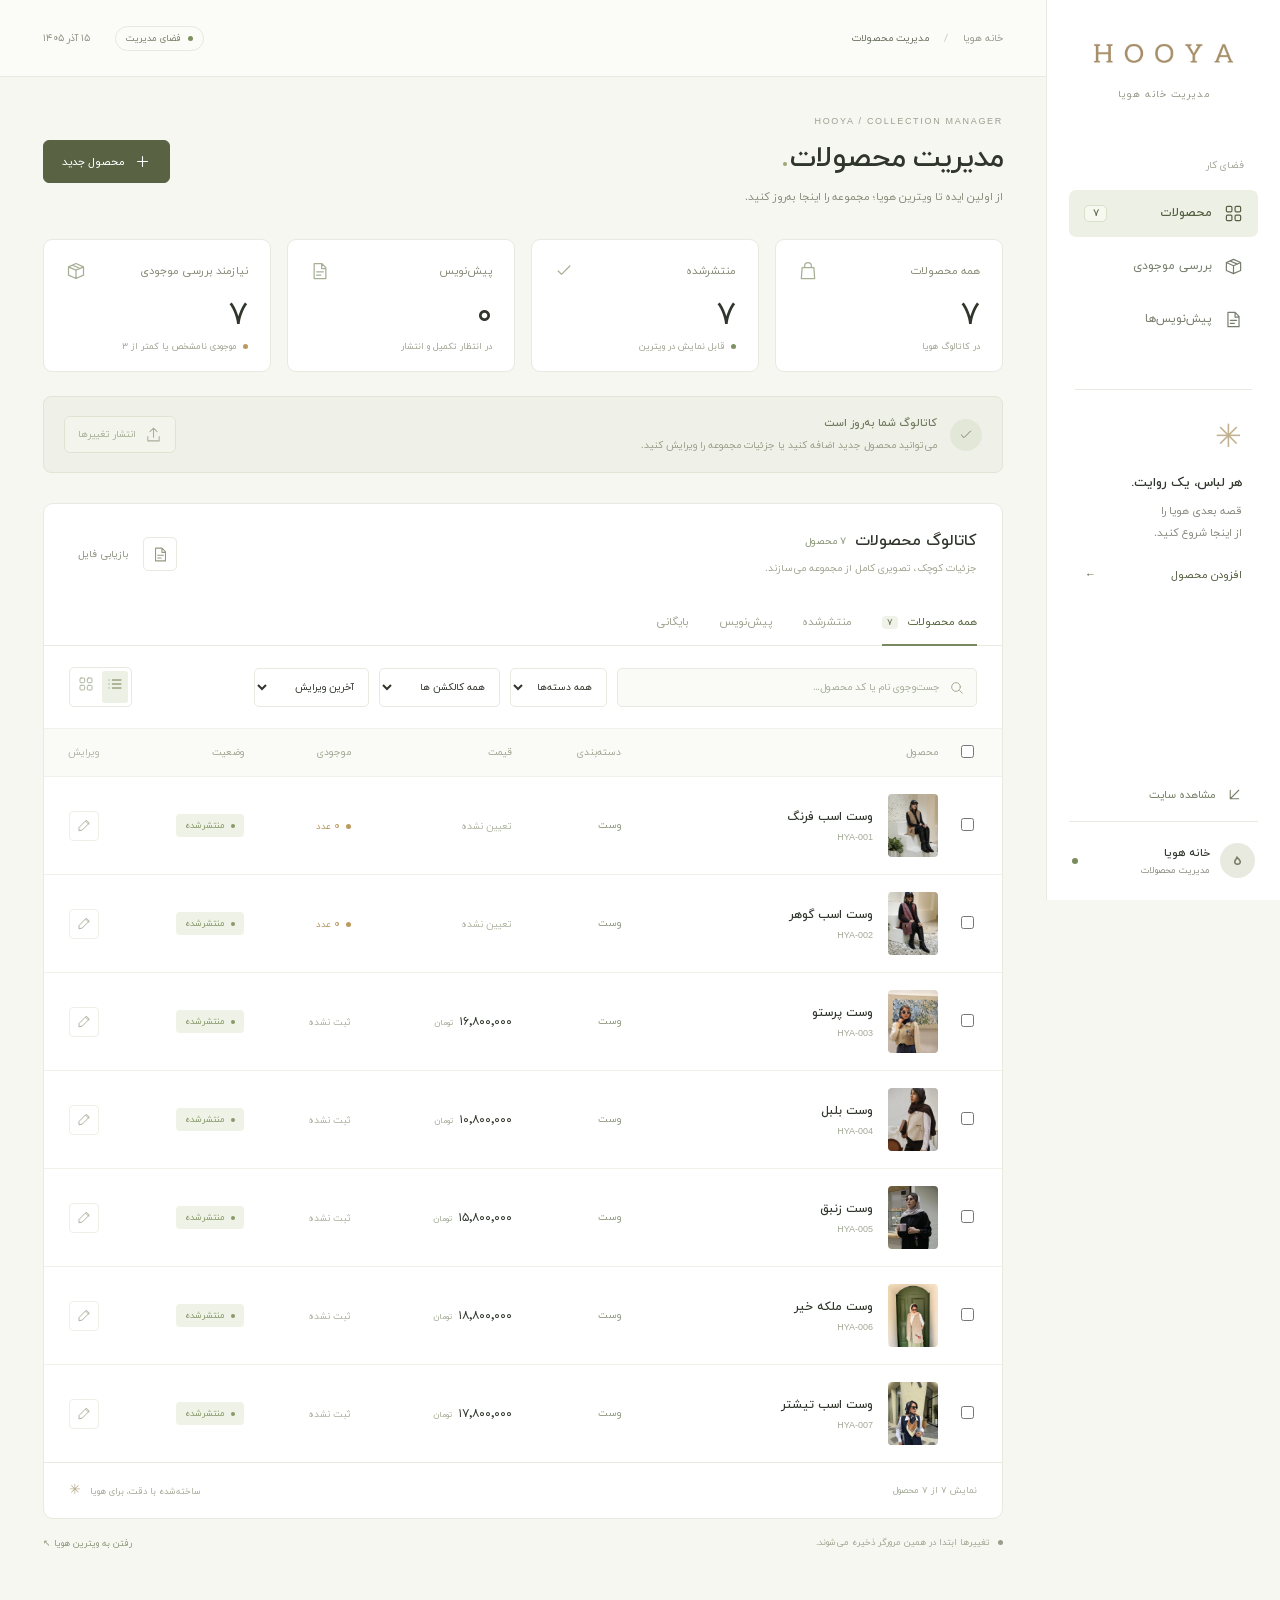
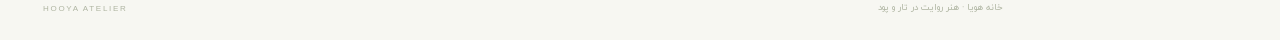
==== commit 73f64e49: "Serve light product previews and wait for slider photos" ====
--- a/docs/admin/index.html
+++ b/docs/admin/index.html
@@ -17,7 +17,7 @@
 </defs></svg>
 <a href="#main" class="skip">رفتن به محصولات</a>
 <aside class="sidebar">
- <a class="brand" href="../" aria-label="خانه هویا"><svg viewBox="220 900 1610 270"><image href="../assets/hooya-logo.jpg" width="2048" height="2048"/></svg></a>
+ <a class="brand" href="../" aria-label="خانه هویا"><svg viewBox="220 900 1610 270"><image href="../assets/hooya-logo.webp" width="2048" height="2048"/></svg></a>
  <span class="atelier-label">مدیریت خانه هویا</span>
  <div class="nav-label">فضای کار</div>
  <nav><a class="nav-item active" id="nav-products" href="#main" aria-current="page"><svg><use href="#i-grid"/></svg>محصولات<span id="nav-count">۳</span></a><button class="nav-item" id="nav-inventory"><svg><use href="#i-box"/></svg>بررسی موجودی</button><button class="nav-item" id="nav-drafts"><svg><use href="#i-file"/></svg>پیش‌نویس‌ها</button></nav>
@@ -44,5 +44,5 @@
 <dialog id="publish-dialog" class="publish-dialog" aria-labelledby="publish-title"><header class="dialog-heading"><div><span class="eyebrow">FROM ATELIER TO WINDOW</span><h2 id="publish-title">انتشار در ویترین هویا</h2></div><button class="close" data-close="publish-dialog" aria-label="بستن">×</button></header><div class="publish-body"><p>تغییرهای زیر به سایت ارسال می‌شوند. محصولات پیش‌نویس و بایگانی در ویترین نمایش داده نمی‌شوند.</p><div id="publish-summary"></div><form id="publish-form"><div class="field"><label for="github-token">کلید دسترسی GitHub</label><input id="github-token" type="password" required autocomplete="off" spellcheck="false" dir="ltr" placeholder="github_pat_…"><small class="help">فقط برای مخزن hooya-mode با مجوز Contents: Read and write. کلید در فایل یا حافظه مرورگر ذخیره نمی‌شود.</small></div><a class="help-link" href="https://github.com/settings/personal-access-tokens/new" target="_blank" rel="noopener noreferrer">ساخت کلید دسترسی محدود در GitHub ↖</a><p id="publish-error" class="error" role="alert"></p><button class="button primary full-width" id="publish-submit" type="submit"><svg><use href="#i-upload"/></svg>ارسال تغییرها به سایت</button></form><p class="help">نمایش نسخه جدید پس از ارسال ممکن است چند دقیقه طول بکشد. داده‌های کاتالوگ، شامل پیش‌نویس‌ها، در مخزن عمومی نگهداری می‌شوند.</p></div></dialog>
 <dialog id="confirm-dialog" class="confirm-dialog" aria-labelledby="confirm-title"><h2 id="confirm-title"></h2><p id="confirm-copy"></p><div><button class="button secondary" id="confirm-no">انصراف</button><button class="button primary" id="confirm-yes">ادامه</button></div></dialog>
 <div id="toast" class="toast" role="status"></div>
-<script src="../catalog.js?v=stories-20261120"></script><script src="admin.js?v=stories-20261120"></script>
+<script src="../catalog.js?v=light-20261120"></script><script src="admin.js?v=light-20261120"></script>
 </body></html>
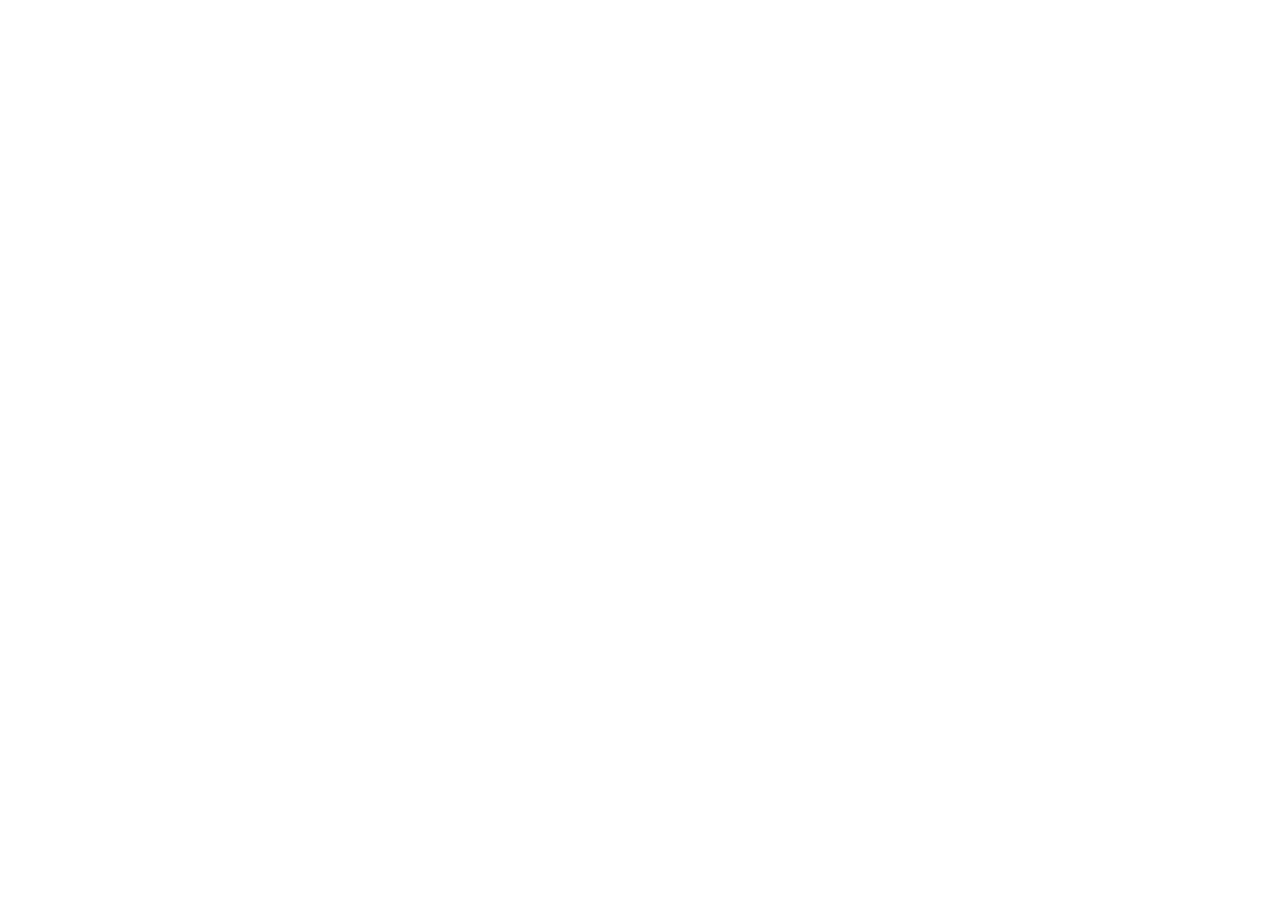
==== commit 53a6448b: "Protect the administrator dashboard with server-side sign-in" ====
--- a/docs/admin/index.html
+++ b/docs/admin/index.html
@@ -1,48 +1 @@
-<!doctype html>
-<html lang="fa" dir="rtl">
-<head><meta charset="utf-8"><meta name="viewport" content="width=device-width,initial-scale=1"><meta name="robots" content="noindex,nofollow"><meta name="theme-color" content="#f7f7f2"><title>داشبورد | خانه هویا</title><link rel="preload" href="../assets/fonts/iranyekan/iranyekanwebregular.woff2" as="font" type="font/woff2" crossorigin><link rel="stylesheet" href="../fonts.css?v=iranyekan-20261119"><link rel="stylesheet" href="admin.css?v=stories-20261120"></head>
-<body>
-<svg class="svg-defs" aria-hidden="true"><defs>
-<symbol id="i-grid" viewBox="0 0 24 24"><rect x="3" y="3" width="7" height="7" rx="1.5"/><rect x="14" y="3" width="7" height="7" rx="1.5"/><rect x="3" y="14" width="7" height="7" rx="1.5"/><rect x="14" y="14" width="7" height="7" rx="1.5"/></symbol>
-<symbol id="i-bag" viewBox="0 0 24 24"><path d="M5 8h14l1 13H4L5 8Z M8 8V6a4 4 0 0 1 8 0v2"/></symbol>
-<symbol id="i-arrow" viewBox="0 0 24 24"><path d="M18 6 6 18M6 6v12h12"/></symbol>
-<symbol id="i-search" viewBox="0 0 24 24"><circle cx="10.5" cy="10.5" r="6.5"/><path d="m16 16 4 4"/></symbol>
-<symbol id="i-plus" viewBox="0 0 24 24"><path d="M12 5v14M5 12h14"/></symbol>
-<symbol id="i-check" viewBox="0 0 24 24"><path d="m5 12 4 4L19 6"/></symbol>
-<symbol id="i-file" viewBox="0 0 24 24"><path d="M14 3H5v18h14V8Zm0 0v6h5M8 13h8M8 17h5"/></symbol>
-<symbol id="i-box" viewBox="0 0 24 24"><path d="m3 7 9-4 9 4v10l-9 4-9-4Zm0 0 9 4 9-4M12 11v10M7.5 5 17 9"/></symbol>
-<symbol id="i-upload" viewBox="0 0 24 24"><path d="M12 16V3m-5 5 5-5 5 5M4 15v6h16v-6"/></symbol>
-<symbol id="i-list" viewBox="0 0 24 24"><path d="M8 6h13M8 12h13M8 18h13M3 6h.1M3 12h.1M3 18h.1"/></symbol>
-<symbol id="i-edit" viewBox="0 0 24 24"><path d="m15 4 5 5M4 20l5-1L21 7l-5-5L4 14Z"/></symbol>
-</defs></svg>
-<a href="#main" class="skip">رفتن به محصولات</a>
-<aside class="sidebar">
- <a class="brand" href="../" aria-label="خانه هویا"><svg viewBox="220 900 1610 270"><image href="../assets/hooya-logo.webp" width="2048" height="2048"/></svg></a>
- <span class="atelier-label">مدیریت خانه هویا</span>
- <div class="nav-label">فضای کار</div>
- <nav><a class="nav-item active" id="nav-products" href="#main" aria-current="page"><svg><use href="#i-grid"/></svg>محصولات<span id="nav-count">۳</span></a><button class="nav-item" id="nav-inventory"><svg><use href="#i-box"/></svg>بررسی موجودی</button><button class="nav-item" id="nav-drafts"><svg><use href="#i-file"/></svg>پیش‌نویس‌ها</button></nav>
- <div class="sidebar-note"><span class="tiny-star">✳</span><h3>هر لباس، یک روایت.</h3><p>قصه بعدی هویا را<br>از اینجا شروع کنید.</p><button class="text-button" id="side-add">افزودن محصول <span>←</span></button></div>
- <div class="sidebar-bottom"><a href="../" target="_blank" rel="noopener"><svg><use href="#i-arrow"/></svg>مشاهده سایت</a><div class="profile"><span class="avatar">ه</span><div><strong>خانه هویا</strong><small>مدیریت محصولات</small></div><span class="profile-dot"></span></div></div>
-</aside>
-<div class="workspace">
- <header class="topbar"><div class="breadcrumb">خانه هویا <span>/</span> <strong>مدیریت محصولات</strong></div><div class="topbar-end"><span class="workspace-badge"><i></i> فضای مدیریت</span><span class="top-date" id="today"></span></div></header>
- <main id="main">
-  <section class="page-heading"><div><span class="eyebrow">HOOYA / COLLECTION MANAGER</span><h1>مدیریت محصولات<span>.</span></h1><p>از اولین ایده تا ویترین هویا؛ مجموعه را اینجا به‌روز کنید.</p></div><button class="button primary" id="add-product"><svg><use href="#i-plus"/></svg>محصول جدید</button></section>
-  <section class="stats" aria-label="خلاصه محصولات"><article><div><span>همه محصولات</span><svg><use href="#i-bag"/></svg></div><strong id="stat-total">—</strong><small>در کاتالوگ هویا</small></article><article><div><span>منتشرشده</span><svg><use href="#i-check"/></svg></div><strong id="stat-published">—</strong><small><i class="dot green"></i> قابل نمایش در ویترین</small></article><article><div><span>پیش‌نویس</span><svg><use href="#i-file"/></svg></div><strong id="stat-drafts">—</strong><small>در انتظار تکمیل و انتشار</small></article><article><div><span>نیازمند بررسی موجودی</span><svg><use href="#i-box"/></svg></div><strong id="stat-stock">—</strong><small><i class="dot amber"></i> موجودی نامشخص یا کمتر از ۳</small></article></section>
-  <section class="publish-strip"><span class="sync-symbol"><svg><use href="#i-check"/></svg></span><div><strong id="sync-title">در حال دریافت کاتالوگ…</strong><p id="sync-copy">اطلاعات محصولات سایت در حال بارگذاری است.</p></div><button class="button publish-button" id="open-publish" disabled><svg><use href="#i-upload"/></svg>انتشار تغییرها <span id="dirty-count" hidden></span></button></section>
-  <section class="catalog-panel" aria-labelledby="catalog-title"><div class="panel-title"><div><h2 id="catalog-title">کاتالوگ محصولات <span id="catalog-count"></span></h2><p>جزئیات کوچک، تصویری کامل از مجموعه می‌سازند.</p></div><div class="panel-tools"><button class="icon-button" id="export" title="دریافت نسخه پشتیبان" aria-label="دریافت نسخه پشتیبان"><svg><use href="#i-file"/></svg></button><button class="subtle-button" id="import">بازیابی فایل</button><input type="file" id="import-file" accept="application/json,.json" hidden></div></div>
-   <div class="tabs" role="tablist" aria-label="وضعیت محصولات"><button role="tab" aria-selected="true" data-status="all">همه محصولات <span id="tab-total"></span></button><button role="tab" aria-selected="false" data-status="published">منتشرشده</button><button role="tab" aria-selected="false" data-status="draft">پیش‌نویس</button><button role="tab" aria-selected="false" data-status="archived">بایگانی</button></div>
-   <div class="toolbar"><div class="search"><svg><use href="#i-search"/></svg><input id="search" type="search" placeholder="جست‌وجوی نام یا کد محصول…" aria-label="جست‌وجوی محصول"></div><select id="kind-filter" aria-label="دسته‌بندی"><option value="all">همه دسته‌ها</option><option value="vest">وست</option><option value="jacket">کت</option><option value="blouse">شومیز</option></select><select id="collection-filter" aria-label="فیلتر کالکشن"><option value="all">همه کالکشن ها</option><option value="persian-garden">باغ ایرانی</option><option value="legendary-women">زنان افسانه ای</option><option value="mythical-creatures">موجودات اساطیری</option></select><select id="sort" aria-label="ترتیب نمایش"><option value="newest">آخرین ویرایش</option><option value="name">نام محصول</option><option value="price">قیمت: کم به زیاد</option></select><div class="view-toggle" role="group" aria-label="نوع نمایش"><button class="selected" id="table-view" aria-label="نمایش جدولی" aria-pressed="true"><svg><use href="#i-list"/></svg></button><button id="grid-view" aria-label="نمایش کارتی" aria-pressed="false"><svg><use href="#i-grid"/></svg></button></div></div>
-   <div class="bulk-bar" id="bulk-bar" hidden><span id="selected-count"></span><button data-bulk="published">انتشار</button><button data-bulk="draft">پیش‌نویس</button><button data-bulk="archived">بایگانی</button><button id="clear-selection">لغو انتخاب</button></div>
-   <div id="products-region" aria-live="polite"></div>
-   <div class="table-footer"><span id="results-count"></span><span>ساخته‌شده با دقت، برای هویا <span class="small-star">✳</span></span></div>
-  </section>
-  <div class="bottom-note"><span><i class="dot"></i> تغییرها ابتدا در همین مرورگر ذخیره می‌شوند.</span><a href="../" target="_blank" rel="noopener">رفتن به ویترین هویا ↖</a></div>
- </main><footer class="workspace-footer"><span>خانه هویا · هنر روایت در تار و پود</span><span dir="ltr">HOOYA ATELIER</span></footer>
-</div>
-<dialog id="editor" class="editor" aria-labelledby="editor-title"><form id="product-form"><header class="dialog-heading"><div><span class="eyebrow">THE NEXT HOOYA STORY</span><h2 id="editor-title">محصول جدید</h2></div><button type="button" class="close" data-close="editor" aria-label="بستن ویرایشگر">×</button></header><div class="editor-body"><div class="form-fields"><div class="field"><label for="name">نام محصول <b>*</b></label><input id="name" name="name" required maxlength="160" placeholder="مثلا وست سیمرغ"></div><div class="form-row"><div class="field"><label for="sku">کد محصول</label><input id="sku" name="sku" dir="ltr" maxlength="160" placeholder="HYA-004"></div><div class="field"><label for="kind">دسته‌بندی</label><select id="kind" name="kind"><option value="vest">وست</option><option value="jacket">کت</option><option value="blouse">شومیز</option></select></div></div><div class="field"><label for="type">زیرعنوان کوتاه محصول</label><input id="type" name="type" maxlength="160" placeholder="لینن طبیعی · ابریشم‌دوزی"></div><div class="form-row"><div class="field"><label for="price">قیمت (تومان)</label><input id="price" name="price" type="number" min="0" max="1000000000000" step="1" placeholder="تعیین نشده"></div><div class="field"><label for="stock">موجودی کل آماده (محاسبه خودکار)</label><input id="stock" name="stock" readonly type="number" min="0" max="1000000" step="1" placeholder="تعیین نشده"></div></div><div class="form-row"><div class="field"><label for="collection">کالکشن</label><select id="collection" name="collection"><option value="">انتخاب کالکشن</option><option value="persian-garden">باغ ایرانی</option><option value="legendary-women">زنان افسانه ای</option><option value="mythical-creatures">موجودات اساطیری</option></select></div><div class="field"><label for="tag">کلیدواژه محصول</label><input id="tag" name="tag" maxlength="160" placeholder="روایت شاهنامه"></div></div><fieldset class="size-field"><legend>اندازه‌های قابل ارائه <b>*</b></legend><div dir="ltr"> <label><input type="checkbox" name="size" value="XS"><span>XS</span></label><label><input type="checkbox" name="size" value="S"><span>S</span></label><label><input type="checkbox" name="size" value="M"><span>M</span></label><label><input type="checkbox" name="size" value="L"><span>L</span></label><label><input type="checkbox" name="size" value="XL"><span>XL</span></label><label><input type="checkbox" name="size" value="XXL"><span>XXL</span></label><label><input type="checkbox" name="size" value="Free"><span>فری سایز</span></label><label><input type="checkbox" name="size" value="1"><span>سایز ۱</span></label><label><input type="checkbox" name="size" value="2"><span>سایز ۲</span></label></div></fieldset><section class="fulfillment-fields" aria-label="موجودی و آماده سازی"><h3>موجودی آماده به تفکیک سایز</h3><p class="help">صفر یعنی ناموجود؛ خالی یعنی هنوز مشخص نشده. موجودی کل از این عددها محاسبه می شود.</p><div id="size-stock" class="size-stock"></div><div class="field"><label for="dispatchDays">آماده سازی لباس موجود (روز کاری)</label><input id="dispatchDays" name="dispatchDays" type="number" min="1" max="365" placeholder="مثلا ۲"></div><label class="custom-order-toggle"><input id="madeToOrder" name="madeToOrder" type="checkbox"> پذیرش دوخت پس از سفارش برای سایزهای انتخاب شده</label><div class="field"><label for="productionDays">آماده سازی دوخت سفارشی (روز کاری)</label><input id="productionDays" name="productionDays" type="number" min="1" max="365" placeholder="زمان واقعی آماده سازی"></div><p class="help">این زمان ها تا تحویل بسته به شرکت حمل است. زمان رسیدن بسته جداگانه است.</p></section><details class="content-editor" open><summary>قصه لباس</summary><div class="content-editor-body"><p class="help">قصه، شعر و جمله پایانی جدا ذخیره می شوند. هر بخش را که هنوز نداده اید خالی بگذارید؛ بخش خالی در ویترین نمایش داده نمی شود.</p><div class="field"><label for="narrativeText">متن قصه</label><textarea id="narrativeText" name="narrativeText" rows="5" maxlength="8000"></textarea></div><div class="field"><label for="narrativeVerse">شعر (هر مصرع در یک خط)</label><textarea id="narrativeVerse" name="narrativeVerse" rows="3" maxlength="2000"></textarea></div><div class="field"><label for="narrativeQuote">جمله برجسته یا پایانی قصه</label><textarea id="narrativeQuote" name="narrativeQuote" rows="2" maxlength="800"></textarea></div></div></details><details class="content-editor" open><summary>هنر دست و مشخصات لباس</summary><div class="content-editor-body"><div class="form-row"><div class="field"><label for="embroideryHours">زمان هنر دست (ساعت)</label><input id="embroideryHours" name="embroideryHours" type="number" min="0.1" max="10000" step="any"></div><div class="field"><label for="lengthCm">قد لباس (سانتی متر)</label><input id="lengthCm" name="lengthCm" type="number" min="0.1" max="300" step="any"></div></div><p class="help">زمان هنر دست با زمان آماده سازی یا ارسال سفارش متفاوت است.</p><div class="field"><label for="technique">تکنیک دوخت</label><input id="technique" name="technique" maxlength="1500"></div><div class="field"><label for="embroideryMaterials">متریال گلدوزی</label><input id="embroideryMaterials" name="embroideryMaterials" maxlength="1500"></div><div class="field"><label for="fabric">جنس پارچه</label><input id="fabric" name="fabric" maxlength="1500"></div><div class="field"><label for="lining">آستر</label><input id="lining" name="lining" maxlength="1500"></div><div class="field"><label for="finishing">جزئیات تکمیل</label><input id="finishing" name="finishing" maxlength="1500"></div><div class="field"><label for="fit">توضیح کلی تن خور</label><input id="fit" name="fit" maxlength="1500"></div><h3 class="size-guide-title">راهنمای اندازه های انتخاب شده</h3><div id="size-notes"></div></div></details><details class="content-editor" open><summary>سفارش سازی و توضیحات دیگر</summary><div class="content-editor-body"><div class="field"><label for="customization">امکان سفارش سازی</label><textarea id="customization" name="customization" rows="3" maxlength="1500"></textarea></div><div class="field"><label for="care">راهنمای نگهداری</label><textarea id="care" name="care" rows="3" maxlength="1500"></textarea></div><div class="field"><label for="description">توضیحات تکمیلی (جدا از قصه)</label><textarea id="description" name="description" maxlength="3000" rows="4"></textarea></div></div></details><div class="field"><label for="colors">رنگ‌ها (کدها را با ویرگول جدا کنید)</label><input id="colors" name="colors" dir="ltr" placeholder="#ddd0b8, #68503a"></div><div class="field"><label for="status">وضعیت محصول</label><select id="status" name="status"><option value="draft">پیش‌نویس — در ویترین نمایش داده نمی‌شود</option><option value="published">منتشرشده — پس از انتشار در ویترین قرار می‌گیرد</option><option value="archived">بایگانی — از ویترین کنار گذاشته می‌شود</option></select></div></div><aside class="editor-aside"><div class="image-heading"><h3>تصویر محصول</h3><span>JPG / PNG / WEBP</span></div><div id="editor-photo" class="editor-photo"></div><label class="upload-control" for="image-file"><svg><use href="#i-upload"/></svg>انتخاب عکس از دستگاه</label><input id="image-file" type="file" accept="image/jpeg,image/png,image/webp" hidden><small class="help">عکس بهینه می‌شود؛ حداکثر فایل ورودی ۱۰ مگابایت.</small><div class="field"><label for="image-url">یا لینک مستقیم تصویر (HTTPS)</label><input id="image-url" type="url" dir="ltr" placeholder="https://…"></div><button class="text-button" type="button" id="remove-image">استفاده از تصویر نمونه</button><label class="field sample-label" for="sample-photo">تصویر نمونه<select id="sample-photo"><option value="0">وست سیمرغ</option><option value="1">کت رخش</option><option value="2">شومیز ریشه</option></select></label><div class="preview-copy"><span class="eyebrow">پیش‌نمایش کارت محصول</span><h3 id="preview-name">نام محصول شما</h3><p id="preview-type">جنس و هنر دوخت</p><strong id="preview-price">قیمت تعیین نشده</strong></div></aside></div><p id="form-error" class="error" role="alert"></p><footer class="dialog-footer"><span>ذخیره محلی؛ سپس «انتشار تغییرها» را بزنید.</span><button type="button" class="button secondary" data-close="editor">انصراف</button><button class="button primary" id="save-product" type="submit">ذخیره محصول <svg><use href="#i-check"/></svg></button></footer></form></dialog>
-<dialog id="publish-dialog" class="publish-dialog" aria-labelledby="publish-title"><header class="dialog-heading"><div><span class="eyebrow">FROM ATELIER TO WINDOW</span><h2 id="publish-title">انتشار در ویترین هویا</h2></div><button class="close" data-close="publish-dialog" aria-label="بستن">×</button></header><div class="publish-body"><p>تغییرهای زیر به سایت ارسال می‌شوند. محصولات پیش‌نویس و بایگانی در ویترین نمایش داده نمی‌شوند.</p><div id="publish-summary"></div><form id="publish-form"><div class="field"><label for="github-token">کلید دسترسی GitHub</label><input id="github-token" type="password" required autocomplete="off" spellcheck="false" dir="ltr" placeholder="github_pat_…"><small class="help">فقط برای مخزن hooya-mode با مجوز Contents: Read and write. کلید در فایل یا حافظه مرورگر ذخیره نمی‌شود.</small></div><a class="help-link" href="https://github.com/settings/personal-access-tokens/new" target="_blank" rel="noopener noreferrer">ساخت کلید دسترسی محدود در GitHub ↖</a><p id="publish-error" class="error" role="alert"></p><button class="button primary full-width" id="publish-submit" type="submit"><svg><use href="#i-upload"/></svg>ارسال تغییرها به سایت</button></form><p class="help">نمایش نسخه جدید پس از ارسال ممکن است چند دقیقه طول بکشد. داده‌های کاتالوگ، شامل پیش‌نویس‌ها، در مخزن عمومی نگهداری می‌شوند.</p></div></dialog>
-<dialog id="confirm-dialog" class="confirm-dialog" aria-labelledby="confirm-title"><h2 id="confirm-title"></h2><p id="confirm-copy"></p><div><button class="button secondary" id="confirm-no">انصراف</button><button class="button primary" id="confirm-yes">ادامه</button></div></dialog>
-<div id="toast" class="toast" role="status"></div>
-<script src="../catalog.js?v=light-20261120"></script><script src="admin.js?v=light-20261120"></script>
-</body></html>
+<!doctype html><html lang="fa" dir="rtl"><head><meta charset="utf-8"><meta name="robots" content="noindex,nofollow"><meta name="viewport" content="width=device-width,initial-scale=1"><meta http-equiv="refresh" content="0;url=https://hooyamode.ir/admin/"><title>مدیریت هویا</title></head><body><p><a href="https://hooyamode.ir/admin/">ورود به پنل مدیریت هویا</a></p></body></html>
